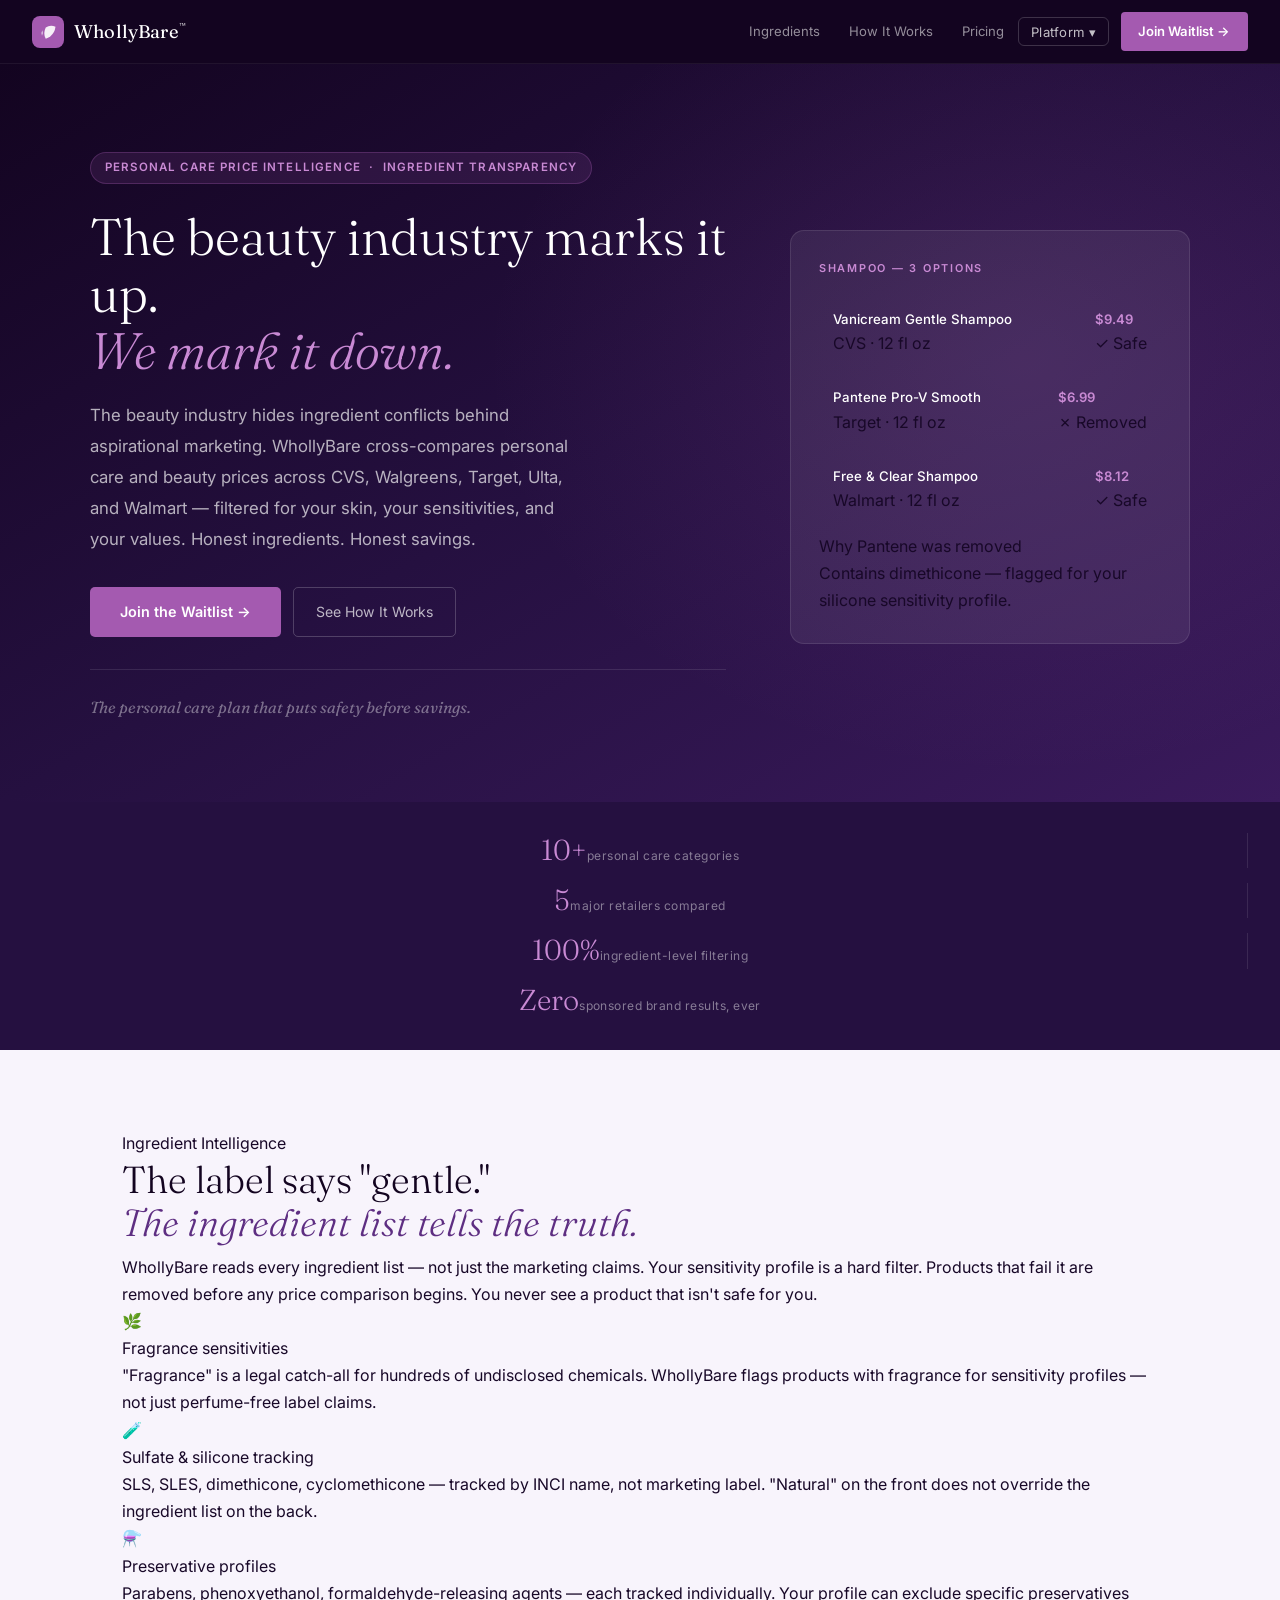
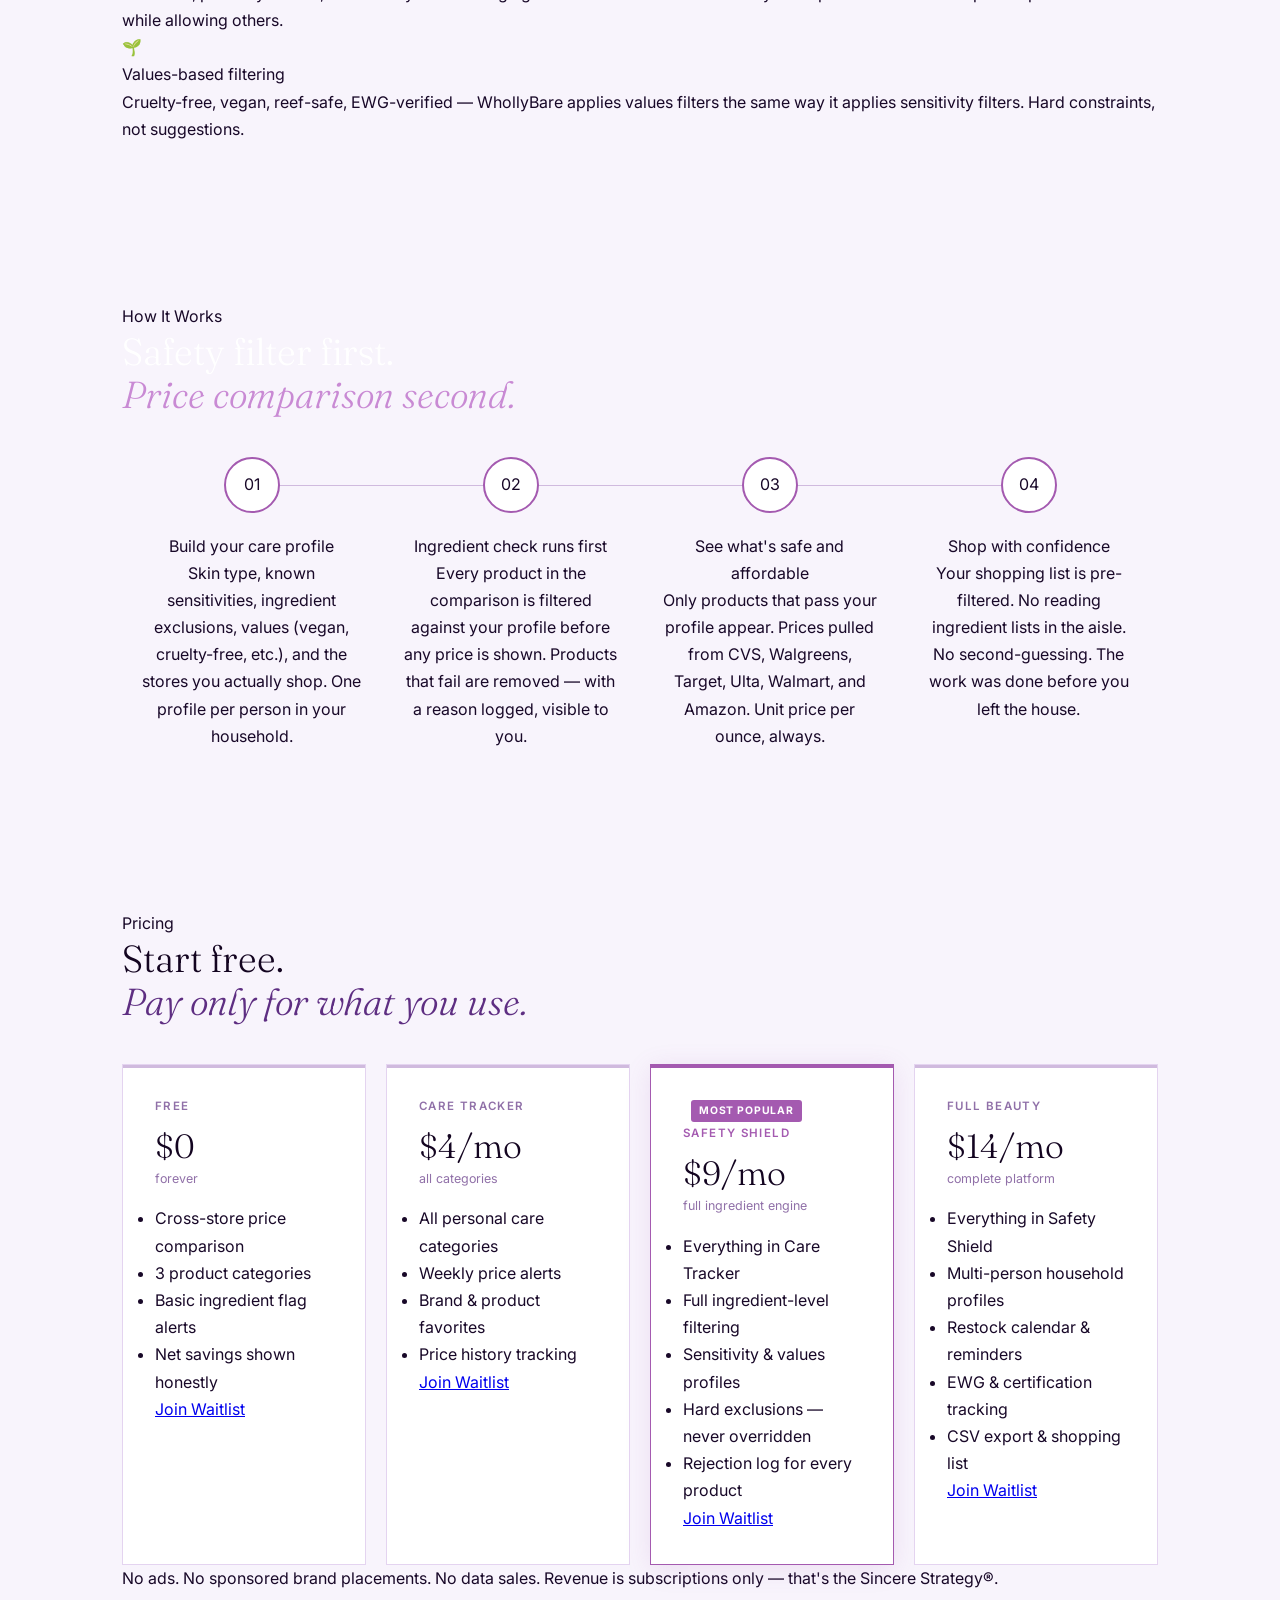
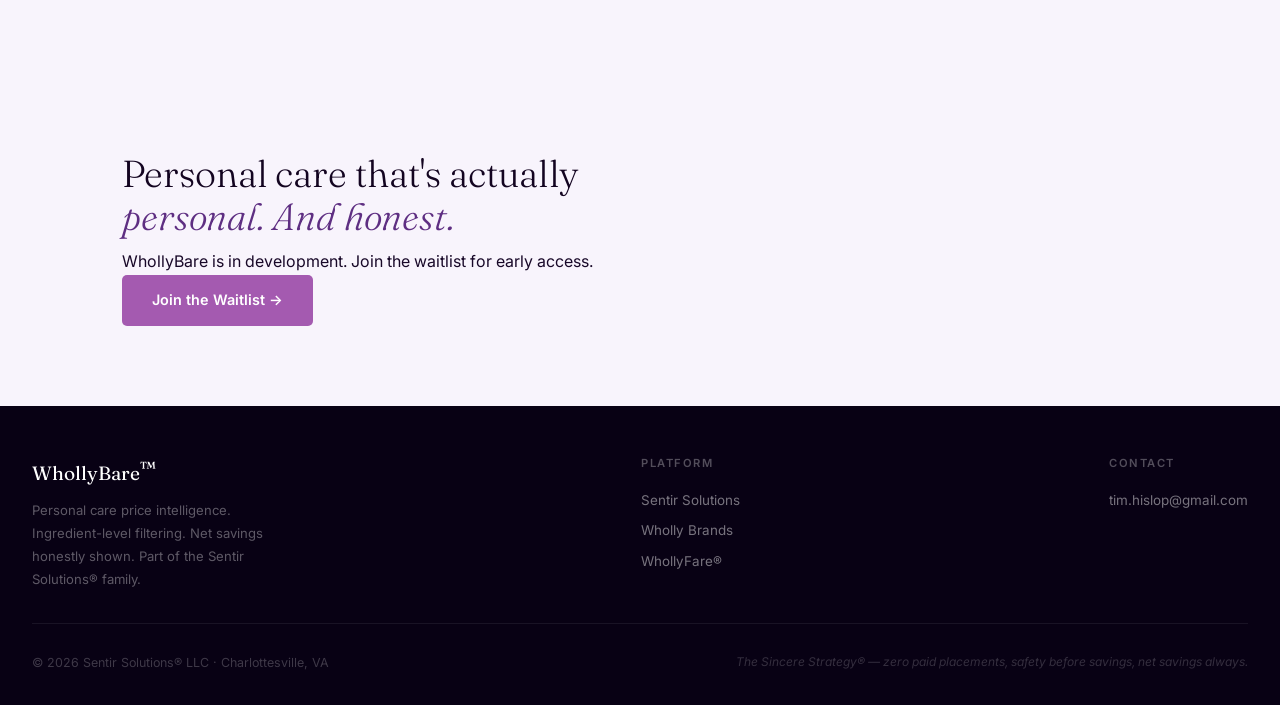
==== whollybare/index.html @ 12b4584e "2026-06-02: WhollyBare rename, WhollyCare health advocacy shell, two-group brand segmentation, wholl" ====
<!DOCTYPE html>
<html lang="en">
<head>
  <meta charset="UTF-8" />
  <meta name="viewport" content="width=device-width, initial-scale=1.0" />
  <title>WhollyBare™ — Personal Care & Beauty, Honestly Priced</title>
  <meta name="description" content="WhollyBare cross-compares personal care and beauty prices across CVS, Walgreens, Ulta, and Target — filtered first by your ingredient preferences. Fragrance-free, cruelty-free, paraben-free. What you care about is a hard rule." />
  <link rel="preconnect" href="https://fonts.googleapis.com" />
  <link rel="preconnect" href="https://fonts.gstatic.com" crossorigin />
  <link href="https://fonts.googleapis.com/css2?family=Fraunces:ital,opsz,wght@0,9..144,300;0,9..144,400;0,9..144,600;1,9..144,300&family=Inter:wght@300;400;500;600&display=swap" rel="stylesheet" />
  <style>
    *, *::before, *::after { box-sizing: border-box; margin: 0; padding: 0; }
    :root {
      --dark:      #130420;
      --mid:       #251040;
      --rich:      #3A1A5C;
      --warm:      #5E2E82;
      --accent:    #A45AB0;
      --accent-lt: #C98AD4;
      --cta:       #8E44A8;
      --cta-lt:    #A45AB0;
      --bg:        #F8F4FC;
      --bg-alt:    #FFFFFF;
      --bg-soft:   #F1EAF8;
      --border:    #D0BADE;
      --border-lt: #E4D4F0;
      --text:      #180828;
      --muted:     #5A3E6A;
      --muted-lt:  #9070A8;
      --max:       1100px;
    }
    html { scroll-behavior: smooth; }
    body { font-family: 'Inter', sans-serif; background: var(--bg); color: var(--text); font-size: 16px; line-height: 1.7; -webkit-font-smoothing: antialiased; }

    /* ── NAV ── */
    nav { position: sticky; top: 0; z-index: 100; background: var(--dark); padding: 0 2rem; height: 64px; display: flex; align-items: center; justify-content: space-between; gap: 1rem; border-bottom: 1px solid rgba(255,255,255,0.06); }
    .nav-brand { display: flex; align-items: center; gap: 10px; text-decoration: none; }
    .nav-mark { width: 32px; height: 32px; border-radius: 8px; background: var(--accent); display: flex; align-items: center; justify-content: center; flex-shrink: 0; }
    .nav-mark svg { width: 18px; height: 18px; }
    .nav-wordmark { font-family: 'Fraunces', serif; font-weight: 400; font-size: 1.15rem; color: #FFFFFF; letter-spacing: 0.01em; }
    .nav-wordmark sup { font-size: 0.6em; font-family: 'Inter', sans-serif; opacity: 0.7; vertical-align: super; }
    .nav-links { display: flex; align-items: center; }
    .nav-link { font-size: 0.82rem; color: rgba(255,255,255,0.55); text-decoration: none; padding: 0.4rem 0.9rem; border-radius: 3px; transition: color 0.2s; white-space: nowrap; }
    .nav-link:hover { color: #FFFFFF; }
    .nav-waitlist { background: var(--accent); color: #FFFFFF; font-weight: 600; font-size: 0.82rem; padding: 0.5rem 1.1rem; border-radius: 4px; text-decoration: none; margin-left: 0.75rem; transition: background 0.2s; white-space: nowrap; }
    .nav-waitlist:hover { background: var(--cta-lt); }

    /* ── HERO ── */
    .hero { background: linear-gradient(150deg, var(--dark) 0%, var(--mid) 50%, var(--rich) 100%); padding: 5.5rem 2rem 5rem; position: relative; overflow: hidden; }
    .hero::after { content: ''; position: absolute; inset: 0; background: radial-gradient(ellipse 60% 80% at 80% 40%, rgba(164,90,176,0.15) 0%, transparent 70%); pointer-events: none; }
    .hero-inner { max-width: var(--max); margin: 0 auto; position: relative; z-index: 1; display: grid; grid-template-columns: 1fr 400px; gap: 4rem; align-items: center; }
    .hero-eyebrow { display: inline-flex; align-items: center; gap: 8px; background: rgba(164,90,176,0.15); border: 1px solid rgba(164,90,176,0.3); border-radius: 20px; padding: 5px 14px; margin-bottom: 1.5rem; }
    .hero-eyebrow span { font-size: 0.72rem; font-weight: 600; letter-spacing: 0.1em; text-transform: uppercase; color: var(--accent-lt); }
    .hero h1 { font-family: 'Fraunces', serif; font-weight: 300; font-size: clamp(2.1rem, 4vw, 3.2rem); color: #FFFFFF; line-height: 1.12; margin-bottom: 1.25rem; }
    .hero h1 em { font-style: italic; color: var(--accent-lt); }
    .hero-sub { font-size: 1.05rem; color: rgba(255,255,255,0.68); max-width: 480px; line-height: 1.85; margin-bottom: 2rem; }
    .hero-actions { display: flex; gap: 12px; flex-wrap: wrap; align-items: center; }
    .btn-cta { display: inline-block; background: var(--accent); color: #FFFFFF; text-decoration: none; font-size: 0.9rem; font-weight: 600; padding: 13px 30px; border-radius: 5px; transition: background 0.2s; }
    .btn-cta:hover { background: var(--cta-lt); }
    .btn-ghost { display: inline-block; background: transparent; color: rgba(255,255,255,0.7); border: 1px solid rgba(255,255,255,0.2); text-decoration: none; font-size: 0.88rem; padding: 12px 22px; border-radius: 5px; transition: all 0.2s; }
    .btn-ghost:hover { border-color: rgba(255,255,255,0.45); color: #FFFFFF; }
    .hero-tagline { margin-top: 2rem; padding-top: 1.5rem; border-top: 1px solid rgba(255,255,255,0.1); font-family: 'Fraunces', serif; font-style: italic; font-size: 1rem; color: rgba(255,255,255,0.4); }

    /* Hero card */
    .hero-card { background: rgba(255,255,255,0.07); border: 1px solid rgba(255,255,255,0.1); border-radius: 14px; padding: 1.75rem; }
    .hero-card-label { font-size: 0.68rem; font-weight: 600; letter-spacing: 0.16em; text-transform: uppercase; color: var(--accent-lt); margin-bottom: 1.25rem; }
    .filter-tag { display: inline-flex; align-items: center; gap: 5px; font-size: 0.76rem; font-weight: 500; padding: 4px 11px; border-radius: 14px; background: rgba(164,90,176,0.2); border: 1px solid rgba(164,90,176,0.3); color: var(--accent-lt); margin: 0 4px 6px 0; }
    .filter-tag.active { background: rgba(164,90,176,0.35); }
    .hc-divider { height: 1px; background: rgba(255,255,255,0.08); margin: 1.1rem 0; }
    .product-row { display: flex; align-items: center; justify-content: space-between; padding: 0.65rem 0.85rem; border-radius: 6px; margin-bottom: 0.5rem; }
    .product-row.pass { background: rgba(255,255,255,0.06); border: 1px solid rgba(255,255,255,0.07); }
    .product-row.out { background: rgba(200,50,150,0.06); border: 1px solid rgba(200,50,150,0.1); }
    .product-name { font-size: 0.83rem; color: #FFFFFF; font-weight: 500; }
    .product-row.out .product-name { color: rgba(255,255,255,0.4); text-decoration: line-through; }
    .product-price { font-size: 0.82rem; color: var(--accent-lt); font-weight: 600; }
    .product-row.out .product-price { display: none; }
    .product-reason { font-size: 0.7rem; color: rgba(200,80,150,0.8); }

    /* ── STAT BAR ── */
    .stat-bar { background: var(--mid); padding: 1.5rem 2rem; }
    .stat-bar-inner { max-width: var(--max); margin: 0 auto; display: flex; }
    .stat-item { flex: 1; text-align: center; padding: 0.5rem 1rem; position: relative; }
    .stat-item:not(:last-child)::after { content: ''; position: absolute; right: 0; top: 15%; bottom: 15%; width: 1px; background: rgba(255,255,255,0.1); }
    .stat-num { font-family: 'Fraunces', serif; font-size: 1.8rem; font-weight: 300; color: var(--accent-lt); line-height: 1.1; }
    .stat-label { font-size: 0.75rem; color: rgba(255,255,255,0.45); letter-spacing: 0.04em; margin-top: 0.2rem; }

    /* ── SECTIONS ── */
    .container { max-width: var(--max); margin: 0 auto; padding: 0 2rem; }
    section { padding: 5rem 2rem; }
    section.on-white { background: var(--bg-alt); }
    section.on-soft { background: var(--bg-soft); }
    section.on-dark { background: var(--dark); }

    .section-eyebrow { font-size: 0.72rem; font-weight: 600; letter-spacing: 0.18em; text-transform: uppercase; color: var(--accent); margin-bottom: 0.6rem; }
    .section-eyebrow.light { color: var(--accent-lt); }
    h2 { font-family: 'Fraunces', serif; font-weight: 300; font-size: clamp(1.65rem, 3vw, 2.35rem); color: var(--dark); line-height: 1.15; margin-bottom: 0.6rem; }
    h2 em { font-style: italic; color: var(--warm); }
    h2.light { color: #FFFFFF; }
    h2.light em { color: var(--accent-lt); }
    .rule { width: 44px; height: 2px; background: var(--accent); margin: 1rem 0 1.75rem; }
    .rule.light { background: var(--accent-lt); }
    .lead-text { font-size: 1rem; color: var(--muted); line-height: 1.9; max-width: 580px; margin-bottom: 2.5rem; }
    .lead-text.light { color: rgba(255,255,255,0.6); }

    /* ── FILTER CATEGORIES ── */
    .filter-grid { display: grid; grid-template-columns: repeat(3, 1fr); gap: 1.5rem; margin-top: 2.5rem; }
    .filter-card { background: var(--bg-alt); border: 1px solid var(--border-lt); padding: 2rem; position: relative; }
    .filter-card::before { content: ''; position: absolute; top: 0; left: 0; right: 0; height: 3px; }
    .filter-card.dark-top::before { background: var(--dark); }
    .filter-card.mid-top::before { background: var(--mid); }
    .filter-card.accent-top::before { background: var(--accent); }
    .filter-big-icon { font-size: 1.8rem; margin-bottom: 0.85rem; }
    .filter-card h3 { font-family: 'Fraunces', serif; font-size: 1.05rem; font-weight: 400; color: var(--dark); margin-bottom: 0.6rem; }
    .filter-card p { font-size: 0.875rem; color: var(--muted); line-height: 1.8; }
    .filter-tags-list { display: flex; flex-wrap: wrap; gap: 5px; margin-top: 1rem; }
    .filter-chip { font-size: 0.73rem; padding: 3px 9px; border-radius: 12px; background: var(--bg-soft); border: 1px solid var(--border-lt); color: var(--muted); }

    /* ── FEATURES ── */
    .feature-grid { display: grid; grid-template-columns: repeat(3, 1fr); gap: 1.5rem; margin-top: 2.5rem; }
    .feature-card { background: var(--bg-alt); border: 1px solid var(--border-lt); padding: 2rem; }
    .feature-icon { font-size: 1.5rem; margin-bottom: 0.85rem; }
    .feature-card h3 { font-family: 'Fraunces', serif; font-size: 1.02rem; font-weight: 400; color: var(--dark); margin-bottom: 0.45rem; line-height: 1.3; }
    .feature-card p { font-size: 0.875rem; color: var(--muted); line-height: 1.8; }

    /* ── HOW IT WORKS ── */
    .steps { display: grid; grid-template-columns: repeat(4, 1fr); gap: 0; margin-top: 2.5rem; position: relative; }
    .steps::before { content: ''; position: absolute; top: 28px; left: calc(12.5% + 12px); right: calc(12.5% + 12px); height: 1px; background: var(--border); z-index: 0; }
    .step { padding: 0 1.25rem; text-align: center; position: relative; z-index: 1; }
    .step-num { width: 56px; height: 56px; border-radius: 50%; background: var(--bg-alt); border: 2px solid var(--accent); display: flex; align-items: center; justify-content: center; margin: 0 auto 1.25rem; }
    .step-num span { font-family: 'Fraunces', serif; font-size: 1.2rem; font-weight: 300; color: var(--accent); }
    .step h4 { font-family: 'Fraunces', serif; font-weight: 400; font-size: 0.98rem; color: var(--dark); margin-bottom: 0.5rem; line-height: 1.3; }
    .step p { font-size: 0.83rem; color: var(--muted); line-height: 1.75; }

    /* ── PRICING ── */
    .pricing-grid { display: grid; grid-template-columns: repeat(4, 1fr); gap: 1.25rem; margin-top: 2.5rem; }
    .price-card { background: var(--bg-alt); border: 1px solid var(--border-lt); padding: 2rem; position: relative; }
    .price-card.featured { border-color: var(--accent); box-shadow: 0 4px 24px rgba(164,90,176,0.14); }
    .price-card::before { content: ''; position: absolute; top: 0; left: 0; right: 0; height: 3px; background: var(--border); }
    .price-card.featured::before { background: var(--accent); }
    .price-tier { font-size: 0.72rem; font-weight: 600; letter-spacing: 0.12em; text-transform: uppercase; color: var(--muted-lt); margin-bottom: 0.85rem; }
    .price-card.featured .price-tier { color: var(--accent); }
    .price-amount { font-family: 'Fraunces', serif; font-size: 2.1rem; font-weight: 300; color: var(--dark); line-height: 1; }
    .price-period { font-size: 0.78rem; color: var(--muted-lt); margin: 0.3rem 0 1rem; }
    .price-desc { font-size: 0.87rem; color: var(--muted); line-height: 1.75; padding-top: 1rem; border-top: 1px solid var(--border-lt); }
    .price-badge { display: inline-block; font-size: 0.65rem; font-weight: 700; letter-spacing: 0.08em; text-transform: uppercase; background: var(--accent); color: #FFFFFF; padding: 2px 8px; border-radius: 3px; margin-left: 0.5rem; vertical-align: middle; }

    /* ── SINCERE ── */
    .sincere-grid { display: grid; grid-template-columns: 1fr 1fr; gap: 1px; background: rgba(255,255,255,0.06); margin-top: 2.5rem; }
    .sincere-item { padding: 2rem; background: rgba(255,255,255,0.03); }
    .sincere-icon { font-size: 1.25rem; margin-bottom: 0.75rem; }
    .sincere-item h4 { font-size: 0.92rem; font-weight: 600; color: #FFFFFF; margin-bottom: 0.4rem; }
    .sincere-item p { font-size: 0.84rem; color: rgba(255,255,255,0.55); line-height: 1.75; }

    /* ── WAITLIST ── */
    .waitlist-box { max-width: 620px; margin: 0 auto; text-align: center; }
    .waitlist-box p { font-size: 0.97rem; color: var(--muted); max-width: 440px; margin: 0 auto 2rem; line-height: 1.85; }

    /* ── FOOTER ── */
    footer { background: #080114; padding: 3rem 2rem 2rem; }
    .footer-inner { max-width: var(--max); margin: 0 auto; }
    .footer-top { display: flex; gap: 3rem; justify-content: space-between; padding-bottom: 2rem; border-bottom: 1px solid rgba(255,255,255,0.07); margin-bottom: 1.75rem; }
    .footer-brand .footer-wordmark { font-family: 'Fraunces', serif; font-weight: 400; font-size: 1.2rem; color: #FFFFFF; margin-bottom: 0.6rem; }
    .footer-brand p { font-size: 0.82rem; color: rgba(255,255,255,0.35); line-height: 1.75; max-width: 240px; }
    .footer-col h5 { font-size: 0.7rem; font-weight: 600; letter-spacing: 0.14em; text-transform: uppercase; color: rgba(255,255,255,0.3); margin-bottom: 1rem; }
    .footer-col a { display: block; font-size: 0.84rem; color: rgba(255,255,255,0.45); text-decoration: none; margin-bottom: 0.5rem; transition: color 0.2s; }
    .footer-col a:hover { color: var(--accent-lt); }
    .footer-bottom { display: flex; justify-content: space-between; align-items: center; }
    .footer-copy { font-size: 0.78rem; color: rgba(255,255,255,0.22); }
    .footer-sincere { font-size: 0.75rem; color: rgba(255,255,255,0.18); font-style: italic; }

    .fade-in { opacity: 0; transform: translateY(16px); transition: opacity 0.5s ease, transform 0.5s ease; }
    .fade-in.visible { opacity: 1; transform: none; }

    @media (max-width: 960px) {
      .hero-inner { grid-template-columns: 1fr; }
      .hero-card { display: none; }
      .filter-grid, .feature-grid { grid-template-columns: 1fr 1fr; }
      .steps { grid-template-columns: 1fr 1fr; gap: 2rem; }
      .steps::before { display: none; }
      .pricing-grid { grid-template-columns: 1fr 1fr; }
      .sincere-grid { grid-template-columns: 1fr; }
      .footer-top { flex-direction: column; gap: 2rem; }
      .footer-bottom { flex-direction: column; gap: 0.5rem; text-align: center; }
    }
    @media (max-width: 640px) {
      .filter-grid, .feature-grid, .pricing-grid { grid-template-columns: 1fr; }
      .steps { grid-template-columns: 1fr; }
      nav { padding: 0 1rem; }
      .nav-links .nav-link { display: none; }
      .nav-links .nav-waitlist { display: flex; }
    }

    /* ── PLATFORM DROPDOWN ── */
    .nav-dropdown { position: relative; }
    .nav-dropdown-trigger {
      background: none; border: 1px solid rgba(255,255,255,0.18);
      color: rgba(255,255,255,0.75); font-size: 0.82rem; font-family: inherit;
      cursor: pointer; padding: 0.35rem 0.75rem; border-radius: 6px;
      transition: background 0.2s, color 0.2s; letter-spacing: 0.02em;
    }
    .nav-dropdown-trigger:hover { background: rgba(255,255,255,0.1); color: white; }
    .nav-dropdown-menu {
      display: none; position: absolute; top: calc(100% + 10px); right: 0;
      background: #0e0e1a; border: 1px solid rgba(255,255,255,0.12);
      border-radius: 10px; padding: 0.5rem; min-width: 210px;
      z-index: 200; box-shadow: 0 12px 40px rgba(0,0,0,0.5);
    }
    .nav-dropdown.open .nav-dropdown-menu { display: block; }
    .nav-dropdown-menu a {
      display: block; padding: 0.5rem 0.85rem; color: rgba(255,255,255,0.7);
      text-decoration: none; font-size: 0.83rem; border-radius: 6px;
      transition: background 0.15s, color 0.15s;
    }
    .nav-dropdown-menu a:hover { background: rgba(255,255,255,0.08); color: white; }
    .nav-dropdown-menu a.current-brand {
      color: white; font-weight: 600;
      background: rgba(255,255,255,0.07); cursor: default; pointer-events: none;
    }
    .dropdown-group-label {
      font-size: 0.68rem; font-weight: 600; letter-spacing: 0.1em;
      text-transform: uppercase; color: rgba(255,255,255,0.28);
      padding: 0.6rem 0.85rem 0.25rem;
    }
    .dropdown-divider { border-top: 1px solid rgba(255,255,255,0.08); margin: 0.4rem 0; }
  </style>
</head>
<body>

<!-- NAV -->
<nav>
  <a class="nav-brand" href="#">
    <div class="nav-mark">
      <svg viewBox="0 0 48 48" fill="none" xmlns="http://www.w3.org/2000/svg">
        <path d="M18 42 Q10 28 18 12 Q30 4 44 10 Q42 26 30 36 Q24 40 18 42Z" fill="white" opacity="0.9"/>
        <path d="M8 34 Q4 26 9 19 Q13 26 8 34Z" fill="white" opacity="0.6"/>
      </svg>
    </div>
    <span class="nav-wordmark">WhollyBare<sup>™</sup></span>
  </a>
  <div class="nav-links">
    <a href="#ingredients" class="nav-link">Ingredients</a>
    <a href="#how-it-works" class="nav-link">How It Works</a>
    <a href="#pricing" class="nav-link">Pricing</a>
    <div class="nav-dropdown">
      <button class="nav-dropdown-trigger">Platform ▾</button>
      <div class="nav-dropdown-menu">
        <div class="dropdown-group-label">Sentir Solutions</div>
        <a href="https://sentirsolutions.github.io/sentir-solutions-site/">Sentir Solutions® — Home</a>
        <div class="dropdown-divider"></div>
        <div class="dropdown-group-label">Wholly Brands</div>
        <a href="https://whollyfare-website-whlrpy4dnreymq3gbjjkup.streamlit.app/" target="_blank" rel="noopener">WhollyFare® ↗</a>
      <a href="https://sentirsolutions.github.io/sentir-solutions-site/whollyware/">WhollyWare™</a>
      <a href="https://sentirsolutions.github.io/sentir-solutions-site/whollypaws/">WhollyPaws™</a>
      <a href="https://sentirsolutions.github.io/sentir-solutions-site/whollycare/" class="current-brand">WhollyBare™ ← you are here</a>
      </div>
    </div>
    <a href="mailto:tim.hislop@gmail.com?subject=WhollyBare%20Waitlist" class="nav-waitlist">Join Waitlist →</a>
  </div>
</nav>

<!-- HERO -->
<section class="hero">
  <div class="hero-inner">
    <div>
      <div class="hero-eyebrow">
        <span>Personal care price intelligence &nbsp;·&nbsp; Ingredient transparency</span>
      </div>
      <h1>The beauty industry marks it up.<br /><em>We mark it down.</em></h1>
      <p class="hero-sub">The beauty industry hides ingredient conflicts behind aspirational marketing. WhollyBare cross-compares personal care and beauty prices across CVS, Walgreens, Target, Ulta, and Walmart — filtered for your skin, your sensitivities, and your values. Honest ingredients. Honest savings.</p>
      <div class="hero-actions">
        <a href="mailto:tim.hislop@gmail.com?subject=WhollyBare%20Waitlist" class="btn-cta">Join the Waitlist →</a>
        <a href="#how-it-works" class="btn-ghost">See How It Works</a>
      </div>
      <p class="hero-tagline">The personal care plan that puts safety before savings.</p>
    </div>

    <div class="hero-card">
      <div class="hero-card-label">Shampoo — 3 options</div>
      <div class="product-row best">
        <div class="product-left">
          <div class="product-name">Vanicream Gentle Shampoo</div>
          <div class="product-store">CVS · 12 fl oz</div>
        </div>
        <div class="product-right">
          <div class="product-price">$9.49</div>
          <div class="product-badge safe">✓ Safe</div>
        </div>
      </div>
      <div class="product-row">
        <div class="product-left">
          <div class="product-name">Pantene Pro-V Smooth</div>
          <div class="product-store">Target · 12 fl oz</div>
        </div>
        <div class="product-right">
          <div class="product-price">$6.99</div>
          <div class="product-badge removed">✗ Removed</div>
        </div>
      </div>
      <div class="product-row">
        <div class="product-left">
          <div class="product-name">Free &amp; Clear Shampoo</div>
          <div class="product-store">Walmart · 12 fl oz</div>
        </div>
        <div class="product-right">
          <div class="product-price">$8.12</div>
          <div class="product-badge safe">✓ Safe</div>
        </div>
      </div>
      <div class="hero-card-why">
        <div class="why-label">Why Pantene was removed</div>
        <div class="why-text">Contains dimethicone — flagged for your silicone sensitivity profile.</div>
      </div>
    </div>
  </div>
</section>

<!-- STAT BAR -->
<div class="stat-bar">
  <div class="stat-item"><span class="stat-num">10+</span><span class="stat-label">personal care categories</span></div>
  <div class="stat-item"><span class="stat-num">5</span><span class="stat-label">major retailers compared</span></div>
  <div class="stat-item"><span class="stat-num">100%</span><span class="stat-label">ingredient-level filtering</span></div>
  <div class="stat-item"><span class="stat-num">Zero</span><span class="stat-label">sponsored brand results, ever</span></div>
</div>

<!-- INGREDIENT TRANSPARENCY -->
<section id="ingredients" class="ingredients-section">
  <div class="container">
    <p class="section-label fade-in">Ingredient Intelligence</p>
    <h2 class="fade-in">The label says "gentle."<br /><em>The ingredient list tells the truth.</em></h2>
    <div class="divider fade-in"></div>
    <p class="lead fade-in">WhollyBare reads every ingredient list — not just the marketing claims. Your sensitivity profile is a hard filter. Products that fail it are removed before any price comparison begins. You never see a product that isn't safe for you.</p>
    <div class="ingredient-grid fade-in">
      <div class="ingredient-card">
        <div class="ingredient-icon">🌿</div>
        <div class="ingredient-title">Fragrance sensitivities</div>
        <div class="ingredient-body">"Fragrance" is a legal catch-all for hundreds of undisclosed chemicals. WhollyBare flags products with fragrance for sensitivity profiles — not just perfume-free label claims.</div>
      </div>
      <div class="ingredient-card">
        <div class="ingredient-icon">🧪</div>
        <div class="ingredient-title">Sulfate & silicone tracking</div>
        <div class="ingredient-body">SLS, SLES, dimethicone, cyclomethicone — tracked by INCI name, not marketing label. "Natural" on the front does not override the ingredient list on the back.</div>
      </div>
      <div class="ingredient-card">
        <div class="ingredient-icon">⚗️</div>
        <div class="ingredient-title">Preservative profiles</div>
        <div class="ingredient-body">Parabens, phenoxyethanol, formaldehyde-releasing agents — each tracked individually. Your profile can exclude specific preservatives while allowing others.</div>
      </div>
      <div class="ingredient-card">
        <div class="ingredient-icon">🌱</div>
        <div class="ingredient-title">Values-based filtering</div>
        <div class="ingredient-body">Cruelty-free, vegan, reef-safe, EWG-verified — WhollyBare applies values filters the same way it applies sensitivity filters. Hard constraints, not suggestions.</div>
      </div>
    </div>
  </div>
</section>

<!-- HOW IT WORKS -->
<section id="how-it-works" class="steps-section dark">
  <div class="container">
    <p class="section-label light fade-in">How It Works</p>
    <h2 class="light fade-in">Safety filter first.<br /><em>Price comparison second.</em></h2>
    <div class="divider fade-in"></div>
    <div class="steps fade-in">
      <div class="step">
        <div class="step-num">01</div>
        <div class="step-title">Build your care profile</div>
        <div class="step-body">Skin type, known sensitivities, ingredient exclusions, values (vegan, cruelty-free, etc.), and the stores you actually shop. One profile per person in your household.</div>
      </div>
      <div class="step">
        <div class="step-num">02</div>
        <div class="step-title">Ingredient check runs first</div>
        <div class="step-body">Every product in the comparison is filtered against your profile before any price is shown. Products that fail are removed — with a reason logged, visible to you.</div>
      </div>
      <div class="step">
        <div class="step-num">03</div>
        <div class="step-title">See what's safe and affordable</div>
        <div class="step-body">Only products that pass your profile appear. Prices pulled from CVS, Walgreens, Target, Ulta, Walmart, and Amazon. Unit price per ounce, always.</div>
      </div>
      <div class="step">
        <div class="step-num">04</div>
        <div class="step-title">Shop with confidence</div>
        <div class="step-body">Your shopping list is pre-filtered. No reading ingredient lists in the aisle. No second-guessing. The work was done before you left the house.</div>
      </div>
    </div>
  </div>
</section>

<!-- PRICING -->
<section id="pricing" class="pricing-section">
  <div class="container">
    <p class="section-label fade-in">Pricing</p>
    <h2 class="fade-in">Start free.<br /><em>Pay only for what you use.</em></h2>
    <div class="divider fade-in"></div>
    <div class="pricing-grid fade-in">

      <div class="price-card">
        <div class="price-tier">Free</div>
        <div class="price-amount">$0</div>
        <div class="price-period">forever</div>
        <ul class="price-features">
          <li>Cross-store price comparison</li>
          <li>3 product categories</li>
          <li>Basic ingredient flag alerts</li>
          <li>Net savings shown honestly</li>
        </ul>
        <a href="mailto:tim.hislop@gmail.com?subject=WhollyBare%20Waitlist" class="price-cta price-cta-ghost">Join Waitlist</a>
      </div>

      <div class="price-card">
        <div class="price-tier">Care Tracker</div>
        <div class="price-amount">$4<span>/mo</span></div>
        <div class="price-period">all categories</div>
        <ul class="price-features">
          <li>All personal care categories</li>
          <li>Weekly price alerts</li>
          <li>Brand & product favorites</li>
          <li>Price history tracking</li>
        </ul>
        <a href="mailto:tim.hislop@gmail.com?subject=WhollyBare%20Waitlist" class="price-cta price-cta-ghost">Join Waitlist</a>
      </div>

      <div class="price-card featured">
        <div class="price-badge">Most Popular</div>
        <div class="price-tier">Safety Shield</div>
        <div class="price-amount">$9<span>/mo</span></div>
        <div class="price-period">full ingredient engine</div>
        <ul class="price-features">
          <li>Everything in Care Tracker</li>
          <li>Full ingredient-level filtering</li>
          <li>Sensitivity & values profiles</li>
          <li>Hard exclusions — never overridden</li>
          <li>Rejection log for every product</li>
        </ul>
        <a href="mailto:tim.hislop@gmail.com?subject=WhollyBare%20Waitlist" class="price-cta">Join Waitlist</a>
      </div>

      <div class="price-card">
        <div class="price-tier">Full Beauty</div>
        <div class="price-amount">$14<span>/mo</span></div>
        <div class="price-period">complete platform</div>
        <ul class="price-features">
          <li>Everything in Safety Shield</li>
          <li>Multi-person household profiles</li>
          <li>Restock calendar & reminders</li>
          <li>EWG &amp; certification tracking</li>
          <li>CSV export & shopping list</li>
        </ul>
        <a href="mailto:tim.hislop@gmail.com?subject=WhollyBare%20Waitlist" class="price-cta price-cta-ghost">Join Waitlist</a>
      </div>

    </div>
    <p class="pricing-note">No ads. No sponsored brand placements. No data sales. Revenue is subscriptions only — that's the Sincere Strategy®.</p>
  </div>
</section>

<!-- CTA -->
<section class="cta-section">
  <div class="container">
    <h2 class="fade-in">Personal care that's actually<br /><em>personal. And honest.</em></h2>
    <p class="cta-sub fade-in">WhollyBare is in development. Join the waitlist for early access.</p>
    <a href="mailto:tim.hislop@gmail.com?subject=WhollyBare%20Waitlist" class="btn-cta fade-in">Join the Waitlist →</a>
  </div>
</section>

<!-- FOOTER -->
<footer>
  <div class="footer-top">
    <div class="footer-brand">
      <div class="footer-wordmark">WhollyBare<sup>™</sup></div>
      <p>Personal care price intelligence. Ingredient-level filtering. Net savings honestly shown. Part of the Sentir Solutions® family.</p>
    </div>
    <div class="footer-col">
      <h5>Platform</h5>
      <a href="https://sentirsolutions.github.io/sentir-solutions-site/" target="_blank" rel="noopener">Sentir Solutions</a>
      <a href="https://sentirsolutions.github.io/sentir-solutions-site/brands.html" target="_blank" rel="noopener">Wholly Brands</a>
      <a href="https://sentirsolutions.github.io/whollyfare-website/" target="_blank" rel="noopener">WhollyFare®</a>
    </div>
    <div class="footer-col">
      <h5>Contact</h5>
      <a href="mailto:tim.hislop@gmail.com">tim.hislop@gmail.com</a>
    </div>
  </div>
  <div class="footer-bottom">
    <div class="footer-copy">© 2026 Sentir Solutions® LLC · Charlottesville, VA</div>
    <div class="footer-sincere">The Sincere Strategy® — zero paid placements, safety before savings, net savings always.</div>
  </div>
</footer>

<script>
  const obs = new IntersectionObserver((entries) => {
    entries.forEach(e => { if (e.isIntersecting) { e.target.classList.add('visible'); obs.unobserve(e.target); } });
  }, { threshold: 0.1 });
  document.querySelectorAll('.fade-in').forEach(el => obs.observe(el));
</script>

  <script>
    // Platform dropdown toggle
    const trigger = document.querySelector('.nav-dropdown-trigger');
    const dropdown = document.querySelector('.nav-dropdown');
    if (trigger && dropdown) {
      trigger.addEventListener('click', function(e) {
        e.stopPropagation();
        dropdown.classList.toggle('open');
      });
      document.addEventListener('click', function() {
        dropdown.classList.remove('open');
      });
    }
  </script>
</body>
</html>
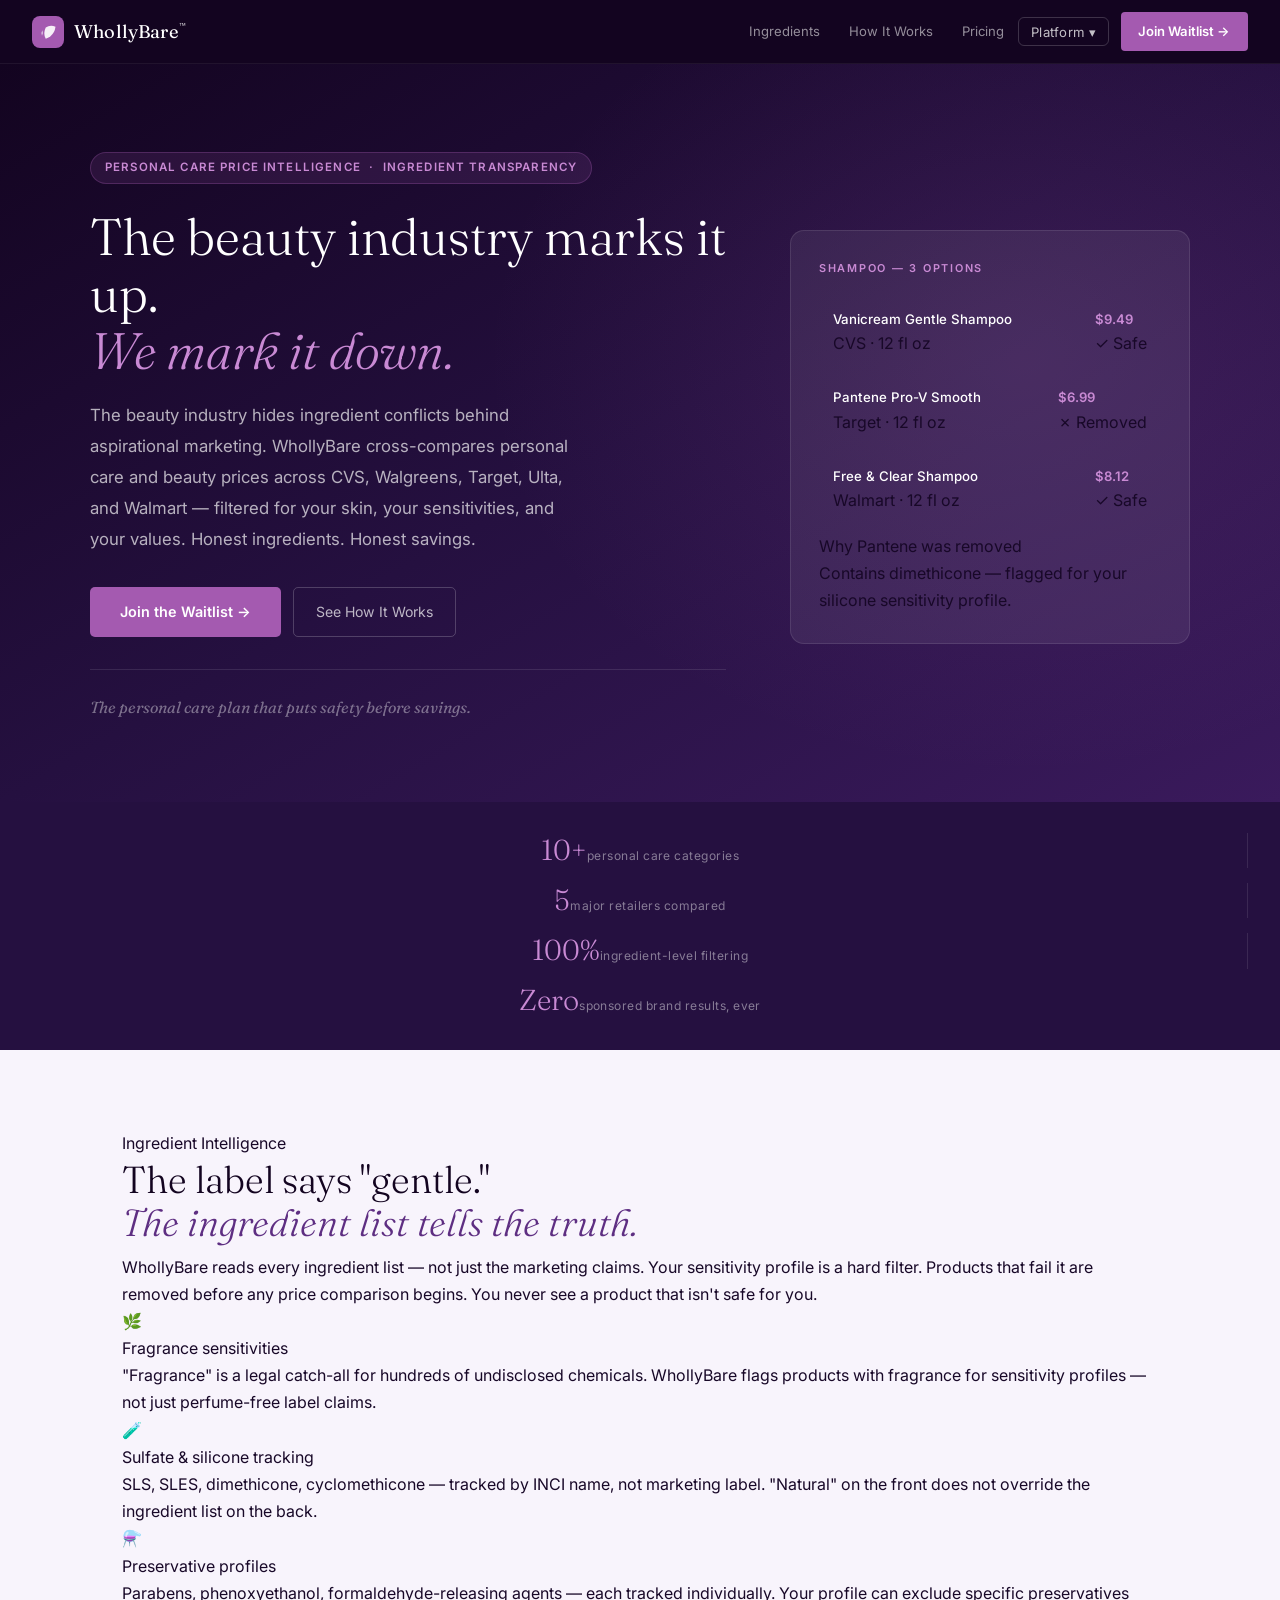
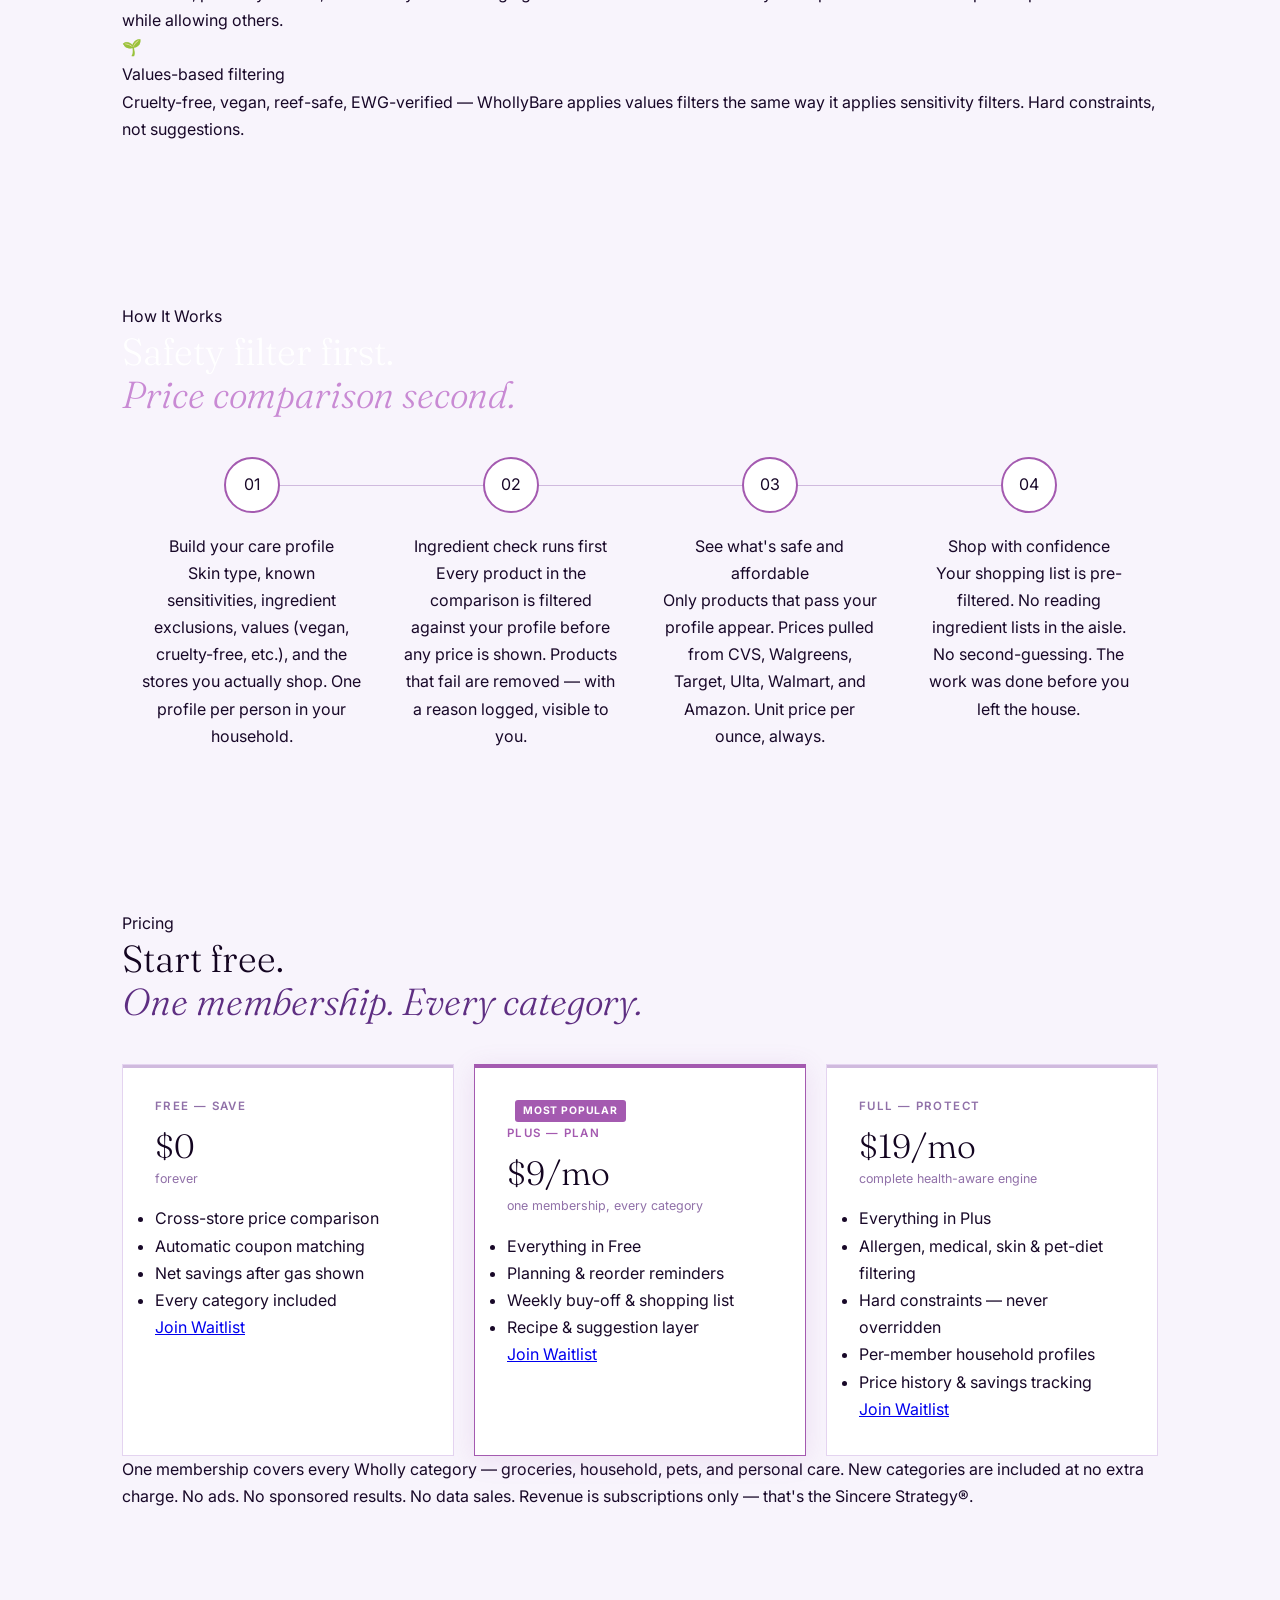
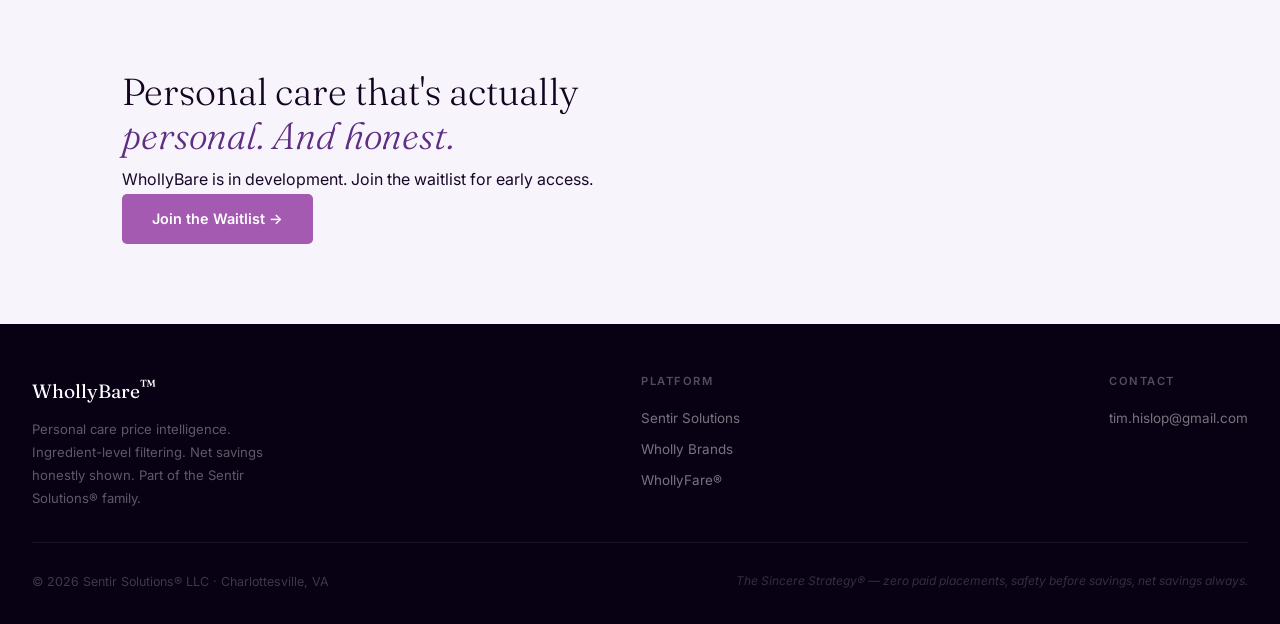
==== commit 077d1024: "Unify Wholly pricing across sub-pages + investor calculators; WhollyBare beauty; WhollyCare untouche" ====
--- a/whollybare/index.html
+++ b/whollybare/index.html
@@ -132,7 +132,7 @@
     .step p { font-size: 0.83rem; color: var(--muted); line-height: 1.75; }
 
     /* ── PRICING ── */
-    .pricing-grid { display: grid; grid-template-columns: repeat(4, 1fr); gap: 1.25rem; margin-top: 2.5rem; }
+    .pricing-grid { display: grid; grid-template-columns: repeat(3, 1fr); gap: 1.25rem; margin-top: 2.5rem; }
     .price-card { background: var(--bg-alt); border: 1px solid var(--border-lt); padding: 2rem; position: relative; }
     .price-card.featured { border-color: var(--accent); box-shadow: 0 4px 24px rgba(164,90,176,0.14); }
     .price-card::before { content: ''; position: absolute; top: 0; left: 0; right: 0; height: 3px; background: var(--border); }
@@ -389,67 +389,53 @@
 <section id="pricing" class="pricing-section">
   <div class="container">
     <p class="section-label fade-in">Pricing</p>
-    <h2 class="fade-in">Start free.<br /><em>Pay only for what you use.</em></h2>
+    <h2 class="fade-in">Start free.<br /><em>One membership. Every category.</em></h2>
     <div class="divider fade-in"></div>
     <div class="pricing-grid fade-in">
 
       <div class="price-card">
-        <div class="price-tier">Free</div>
+        <div class="price-tier">Free &mdash; Save</div>
         <div class="price-amount">$0</div>
         <div class="price-period">forever</div>
         <ul class="price-features">
           <li>Cross-store price comparison</li>
-          <li>3 product categories</li>
-          <li>Basic ingredient flag alerts</li>
-          <li>Net savings shown honestly</li>
+          <li>Automatic coupon matching</li>
+          <li>Net savings after gas shown</li>
+          <li>Every category included</li>
         </ul>
         <a href="mailto:tim.hislop@gmail.com?subject=WhollyBare%20Waitlist" class="price-cta price-cta-ghost">Join Waitlist</a>
       </div>
 
+      <div class="price-card featured">
+        <div class="price-badge">Most Popular</div>
+        <div class="price-tier">Plus &mdash; Plan</div>
+        <div class="price-amount">$9<span>/mo</span></div>
+        <div class="price-period">one membership, every category</div>
+        <ul class="price-features">
+          <li>Everything in Free</li>
+          <li>Planning &amp; reorder reminders</li>
+          <li>Weekly buy-off &amp; shopping list</li>
+          <li>Recipe &amp; suggestion layer</li>
+        </ul>
+        <a href="mailto:tim.hislop@gmail.com?subject=WhollyBare%20Waitlist" class="price-cta">Join Waitlist</a>
+      </div>
+
       <div class="price-card">
-        <div class="price-tier">Care Tracker</div>
-        <div class="price-amount">$4<span>/mo</span></div>
-        <div class="price-period">all categories</div>
+        <div class="price-tier">Full &mdash; Protect</div>
+        <div class="price-amount">$19<span>/mo</span></div>
+        <div class="price-period">complete health-aware engine</div>
         <ul class="price-features">
-          <li>All personal care categories</li>
-          <li>Weekly price alerts</li>
-          <li>Brand & product favorites</li>
-          <li>Price history tracking</li>
+          <li>Everything in Plus</li>
+          <li>Allergen, medical, skin &amp; pet-diet filtering</li>
+          <li>Hard constraints &mdash; never overridden</li>
+          <li>Per-member household profiles</li>
+          <li>Price history &amp; savings tracking</li>
         </ul>
         <a href="mailto:tim.hislop@gmail.com?subject=WhollyBare%20Waitlist" class="price-cta price-cta-ghost">Join Waitlist</a>
       </div>
 
-      <div class="price-card featured">
-        <div class="price-badge">Most Popular</div>
-        <div class="price-tier">Safety Shield</div>
-        <div class="price-amount">$9<span>/mo</span></div>
-        <div class="price-period">full ingredient engine</div>
-        <ul class="price-features">
-          <li>Everything in Care Tracker</li>
-          <li>Full ingredient-level filtering</li>
-          <li>Sensitivity & values profiles</li>
-          <li>Hard exclusions — never overridden</li>
-          <li>Rejection log for every product</li>
-        </ul>
-        <a href="mailto:tim.hislop@gmail.com?subject=WhollyBare%20Waitlist" class="price-cta">Join Waitlist</a>
-      </div>
-
-      <div class="price-card">
-        <div class="price-tier">Full Beauty</div>
-        <div class="price-amount">$14<span>/mo</span></div>
-        <div class="price-period">complete platform</div>
-        <ul class="price-features">
-          <li>Everything in Safety Shield</li>
-          <li>Multi-person household profiles</li>
-          <li>Restock calendar & reminders</li>
-          <li>EWG &amp; certification tracking</li>
-          <li>CSV export & shopping list</li>
-        </ul>
-        <a href="mailto:tim.hislop@gmail.com?subject=WhollyBare%20Waitlist" class="price-cta price-cta-ghost">Join Waitlist</a>
-      </div>
-
-    </div>
-    <p class="pricing-note">No ads. No sponsored brand placements. No data sales. Revenue is subscriptions only — that's the Sincere Strategy®.</p>
+    </div>
+    <p class="pricing-note">One membership covers every Wholly category &mdash; groceries, household, pets, and personal care. New categories are included at no extra charge. No ads. No sponsored results. No data sales. Revenue is subscriptions only &mdash; that's the Sincere Strategy&reg;.</p>
   </div>
 </section>
 
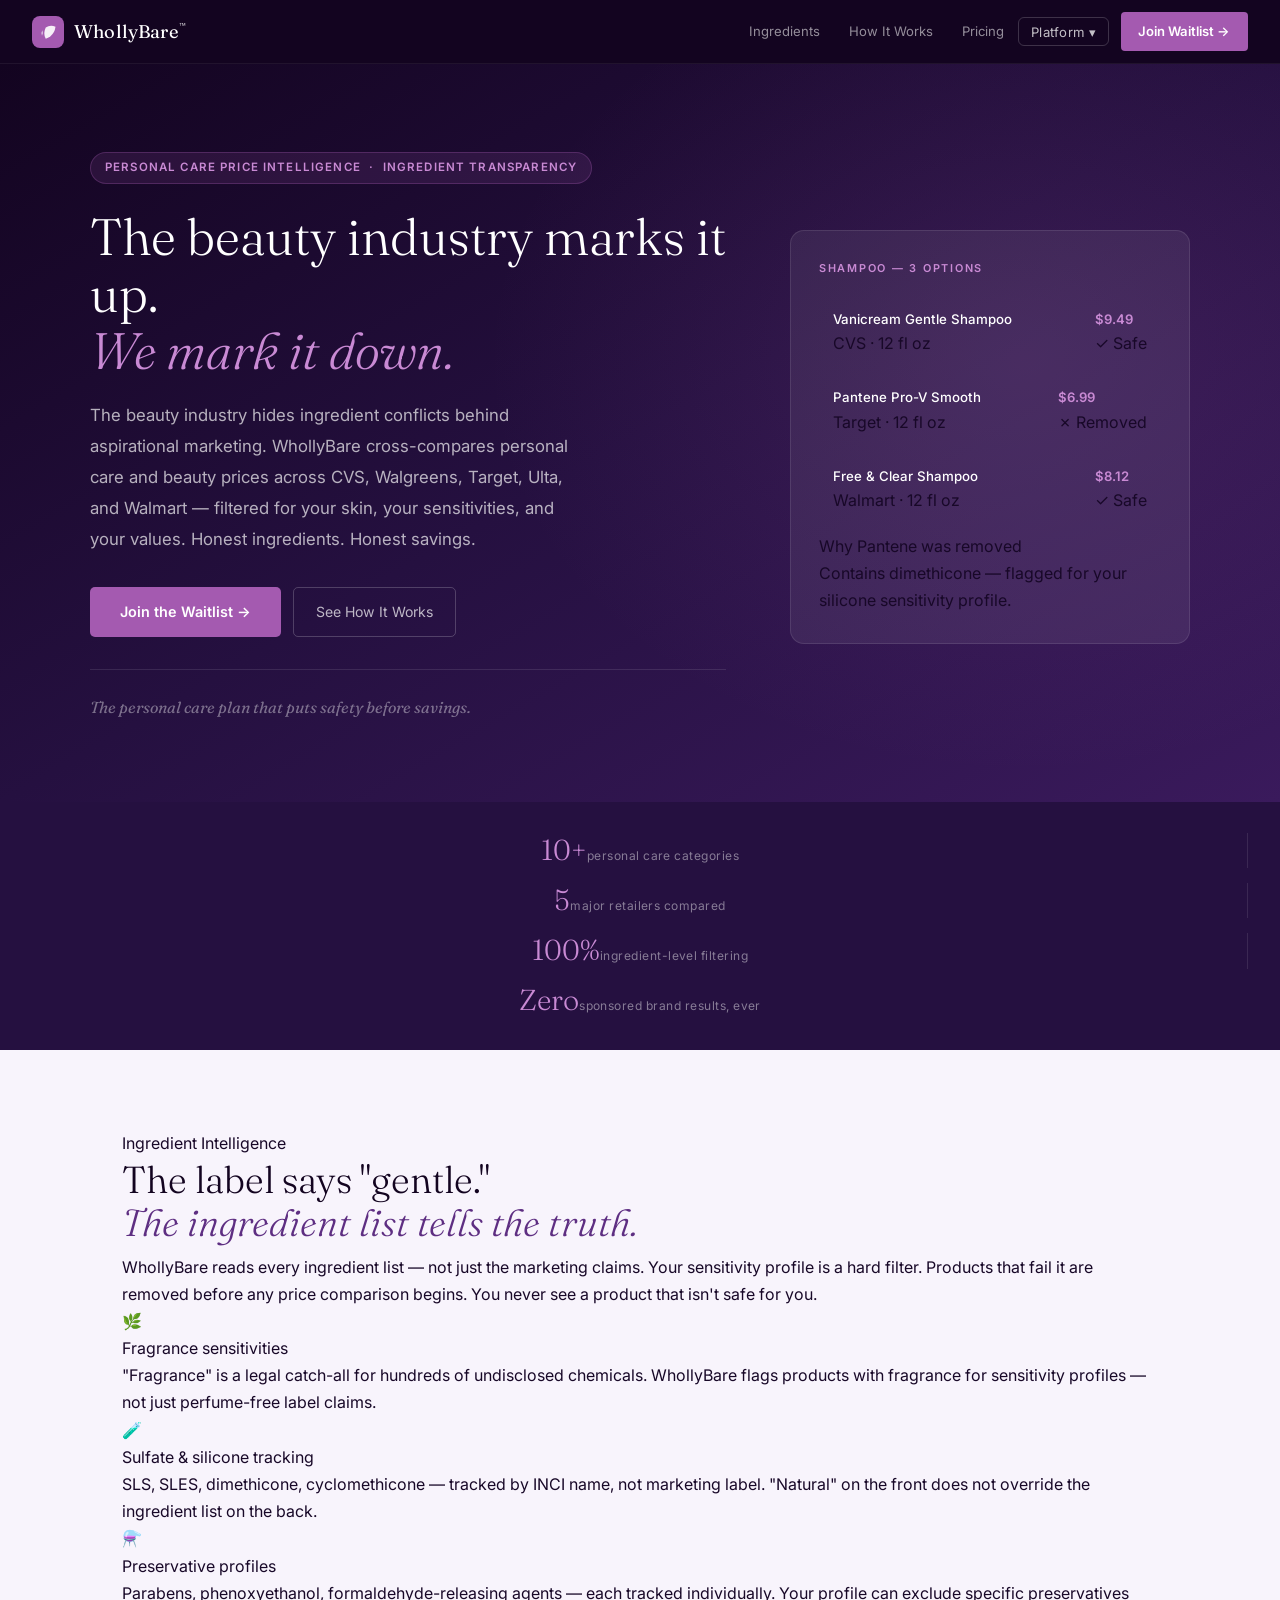
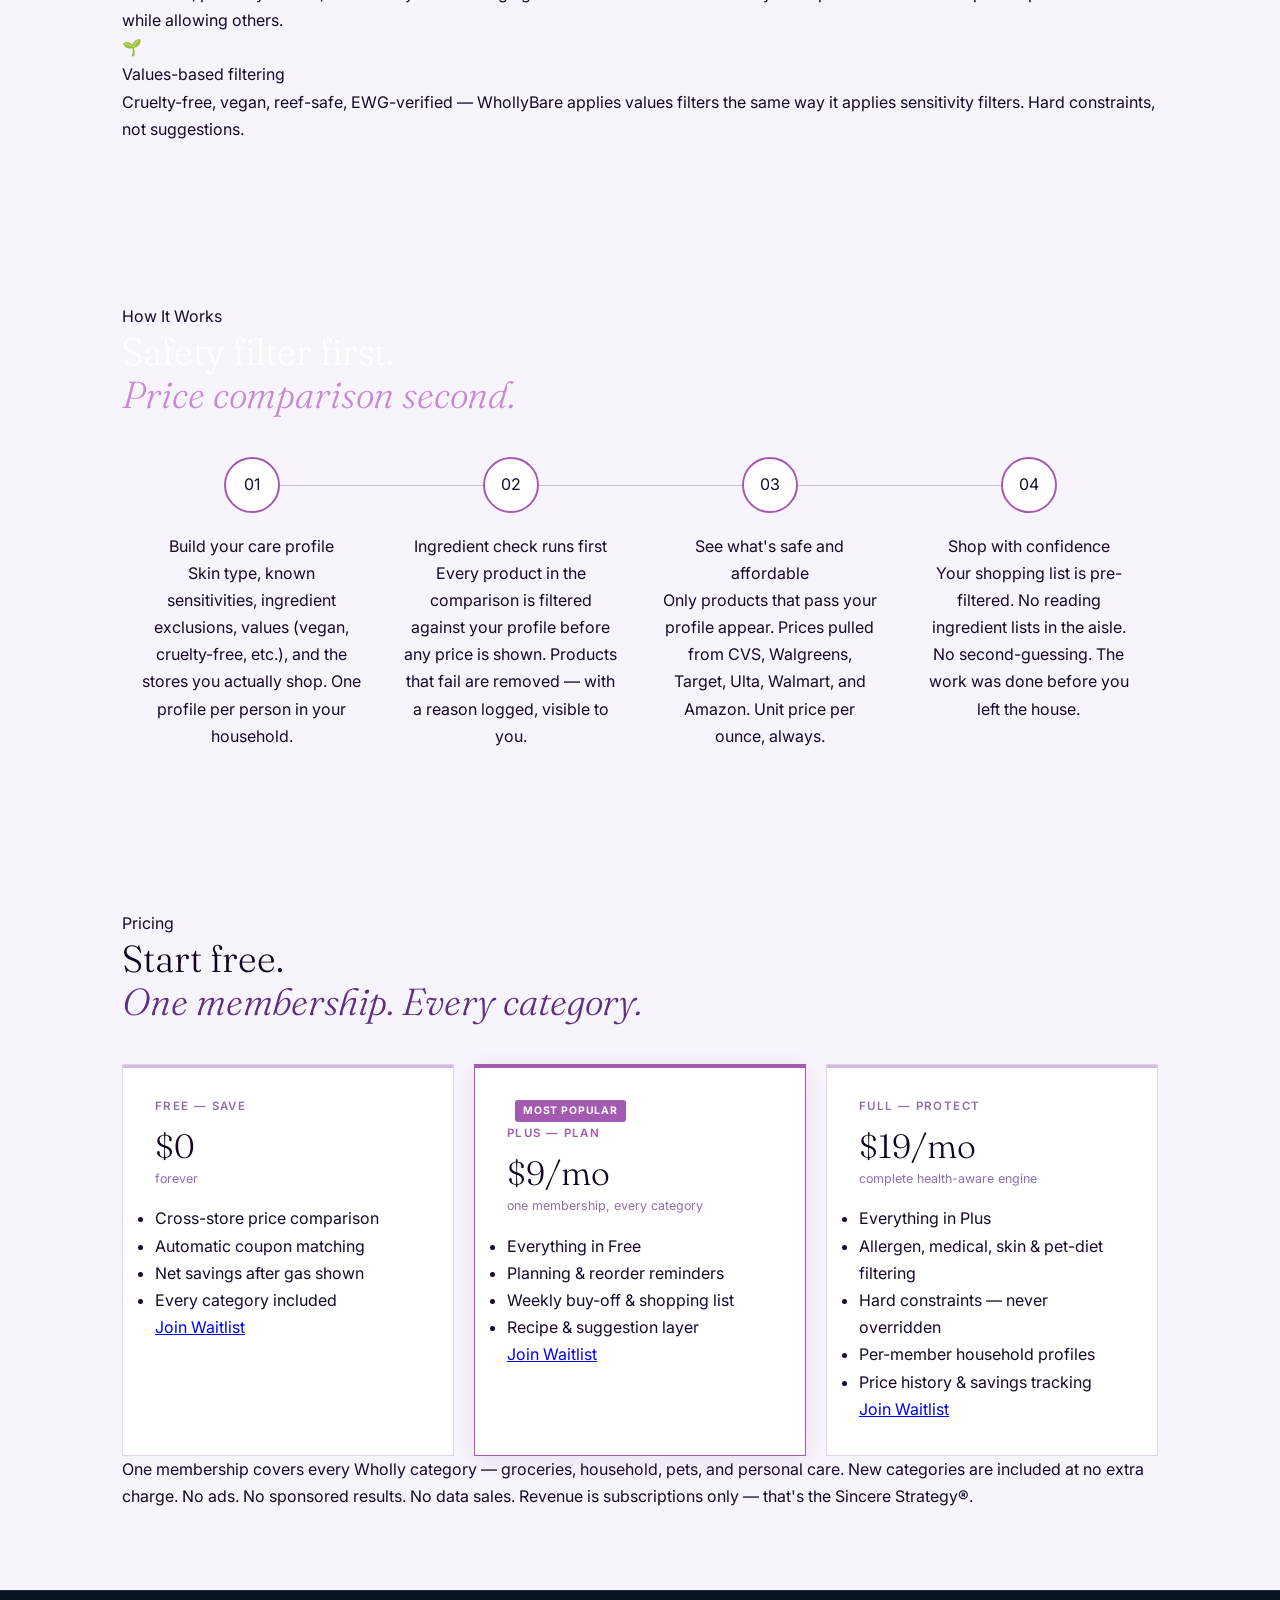
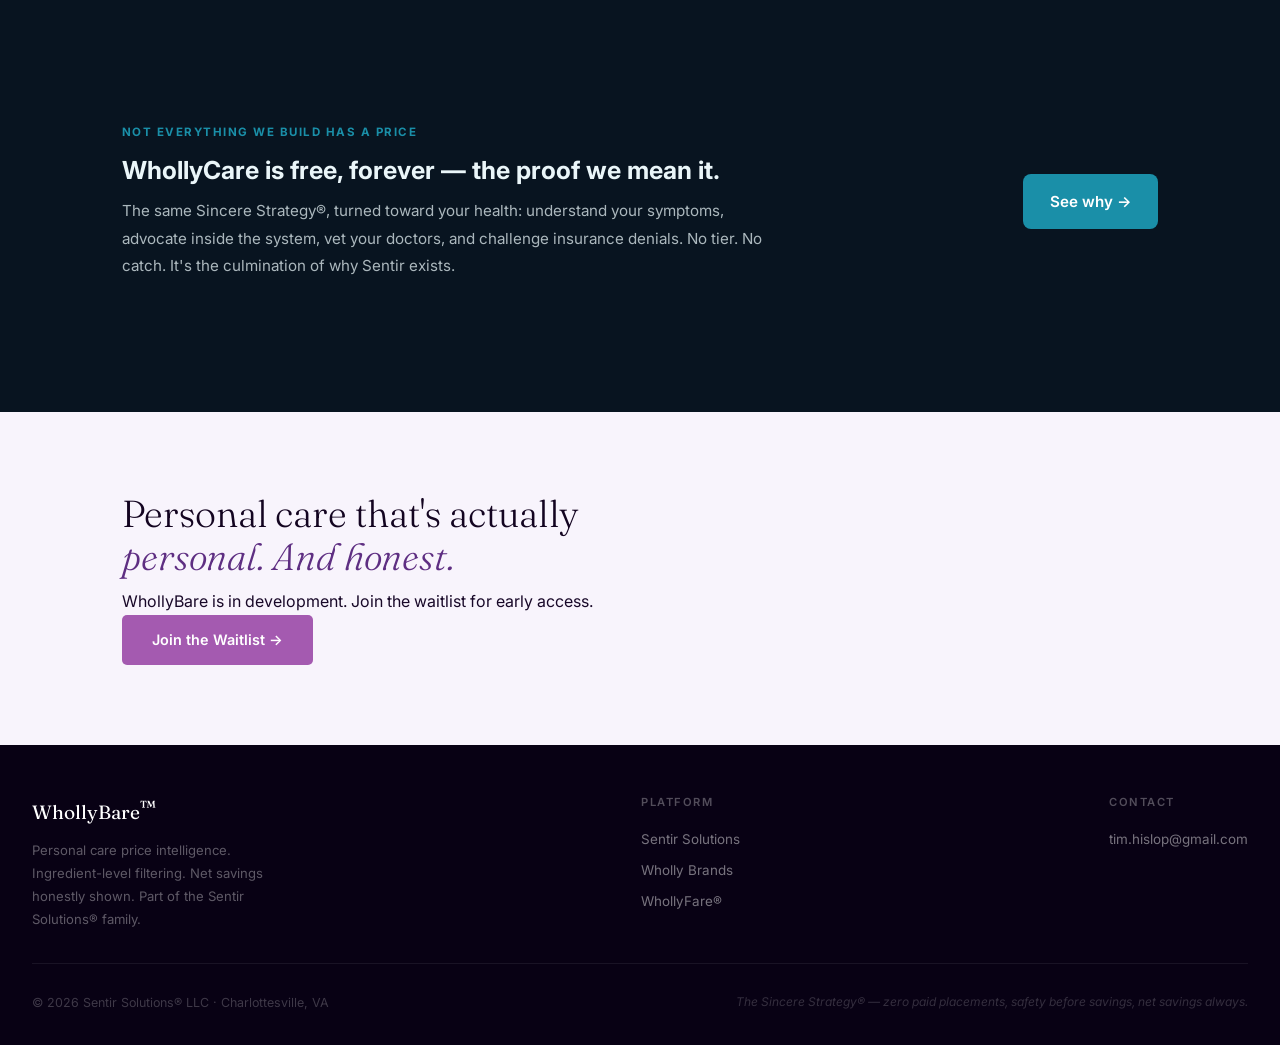
==== commit d0f2bc63: "Add WhollyCare free strip + standout 'Proof' block; stands apart from paid four" ====
--- a/whollybare/index.html
+++ b/whollybare/index.html
@@ -439,6 +439,19 @@
   </div>
 </section>
 
+<!-- WHOLLYCARE FREE STRIP (stands apart from the paid tiers) -->
+<section style="background:#081420;border-top:1px solid rgba(26,143,168,0.28);">
+  <div style="max-width:var(--max);margin:0 auto;padding:3.25rem 2rem;display:flex;flex-wrap:wrap;gap:1.75rem;align-items:center;justify-content:space-between;">
+    <div style="flex:1;min-width:300px;">
+      <div style="font-size:0.72rem;font-weight:700;letter-spacing:0.13em;text-transform:uppercase;color:#1A8FA8;margin-bottom:0.7rem;">Not everything we build has a price</div>
+      <h3 style="font-size:1.55rem;color:#EAF6F9;margin:0 0 0.7rem;font-weight:700;line-height:1.3;">WhollyCare is free, forever &mdash; the proof we mean it.</h3>
+      <p style="font-size:0.95rem;color:rgba(234,246,249,0.72);line-height:1.8;max-width:640px;margin:0;">The same Sincere Strategy&reg;, turned toward your health: understand your symptoms, advocate inside the system, vet your doctors, and challenge insurance denials. No tier. No catch. It's the culmination of why Sentir exists.</p>
+    </div>
+    <a href="../whollycare/" target="_blank" rel="noopener" style="flex-shrink:0;background:#1A8FA8;color:#fff;font-weight:600;font-size:0.95rem;padding:0.9rem 1.7rem;border-radius:8px;text-decoration:none;white-space:nowrap;">See why &rarr;</a>
+  </div>
+</section>
+
+
 <!-- CTA -->
 <section class="cta-section">
   <div class="container">
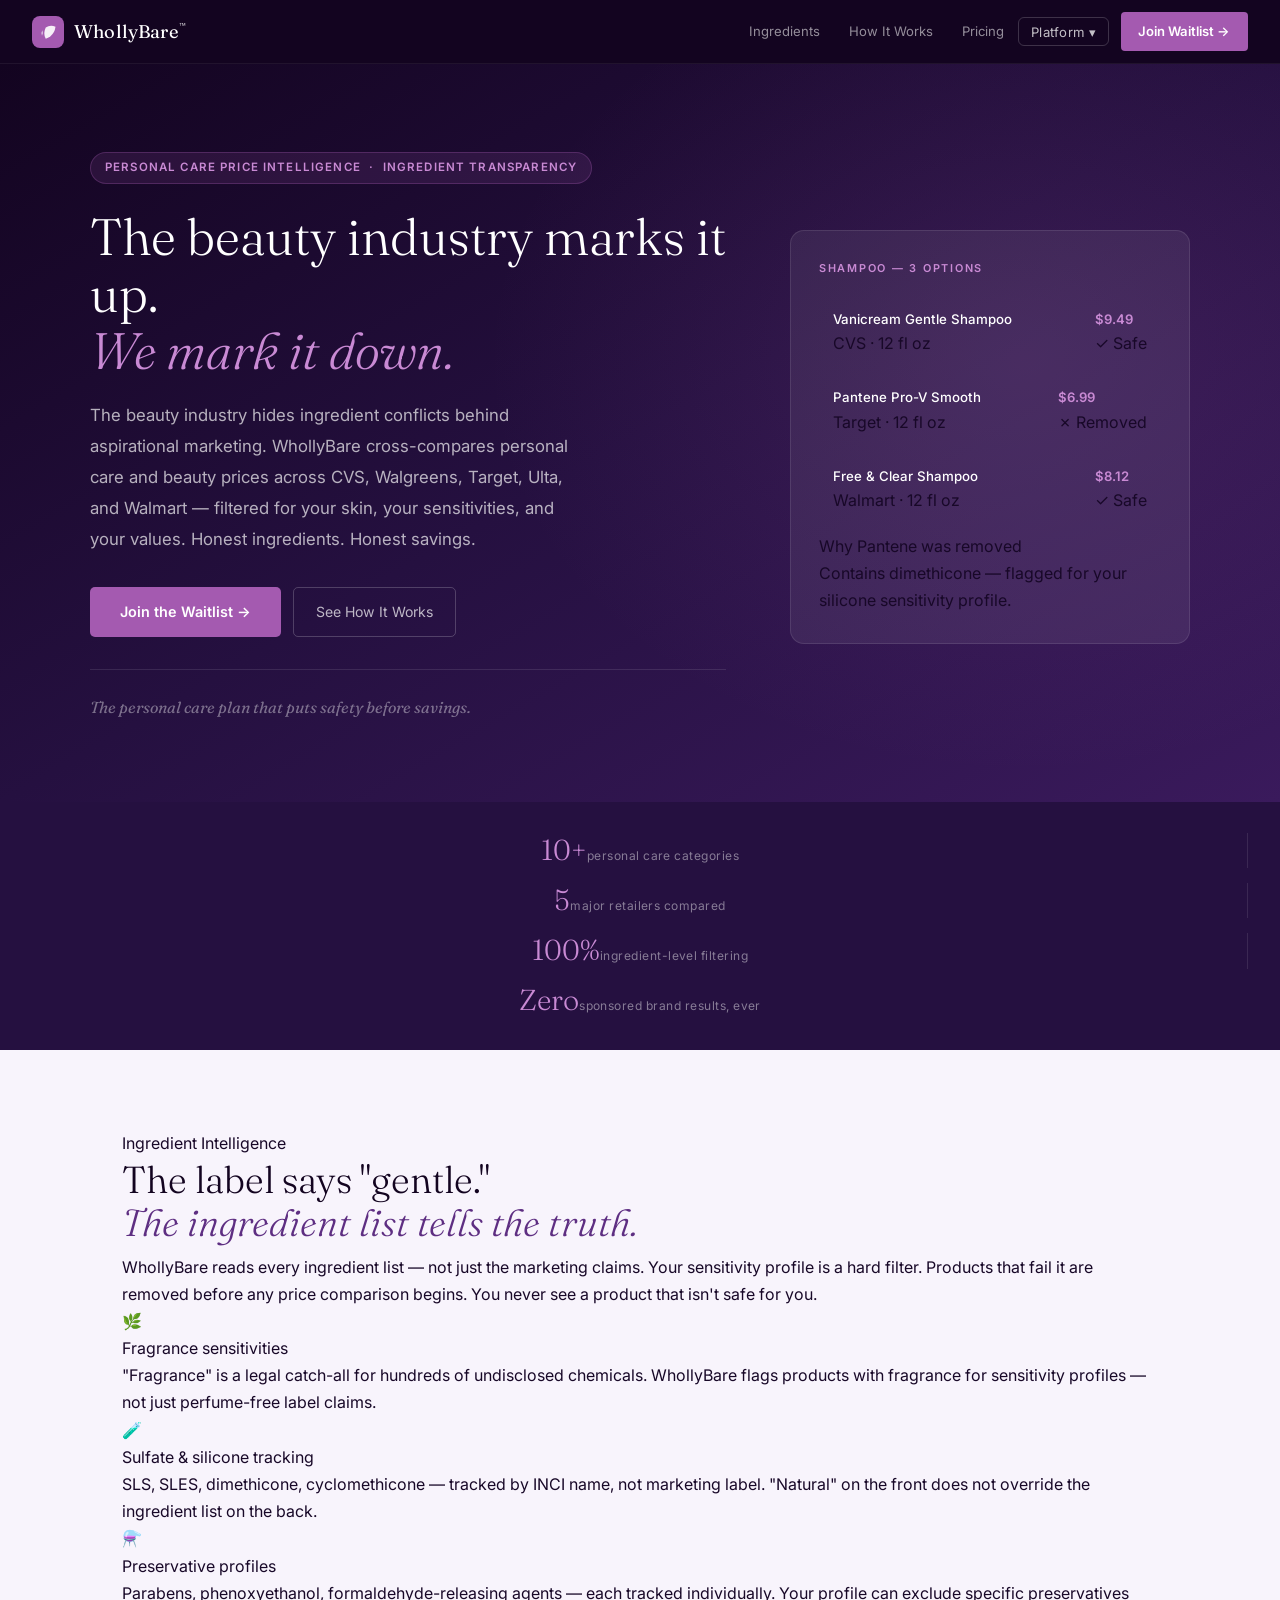
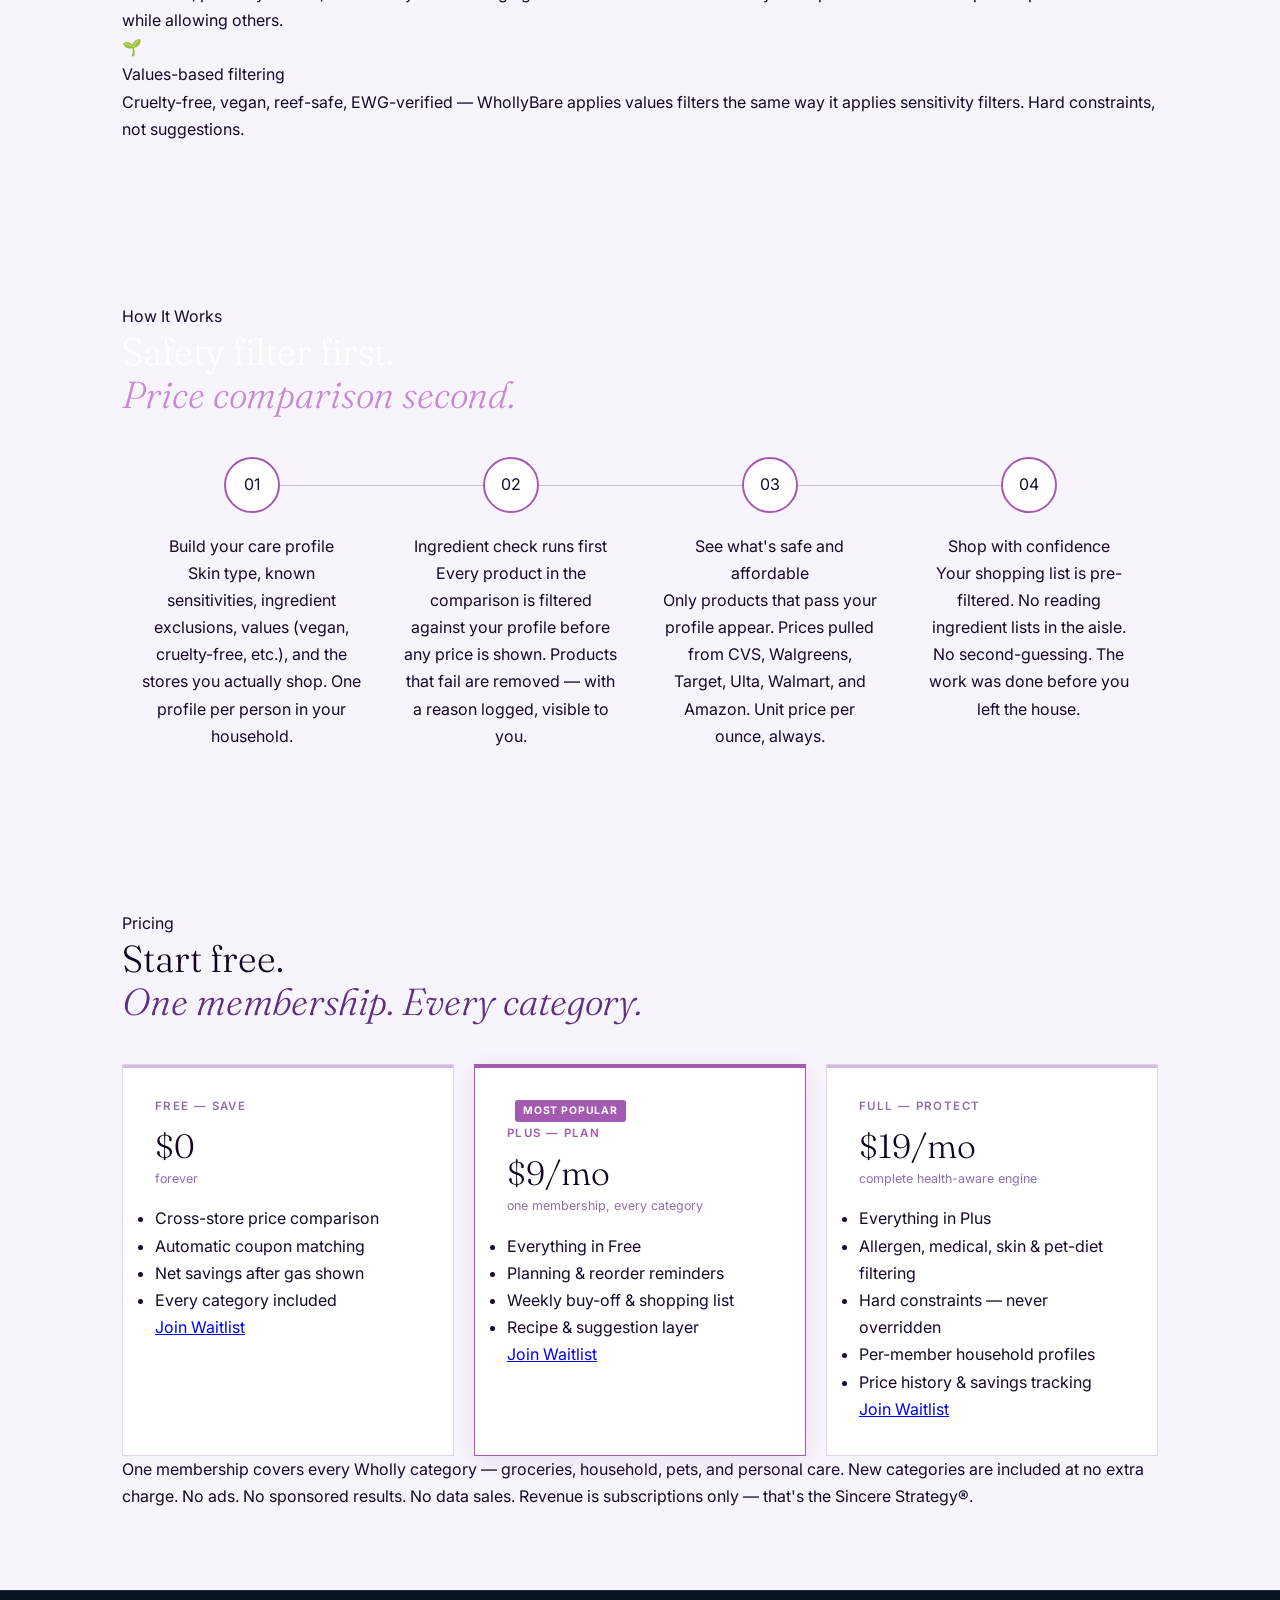
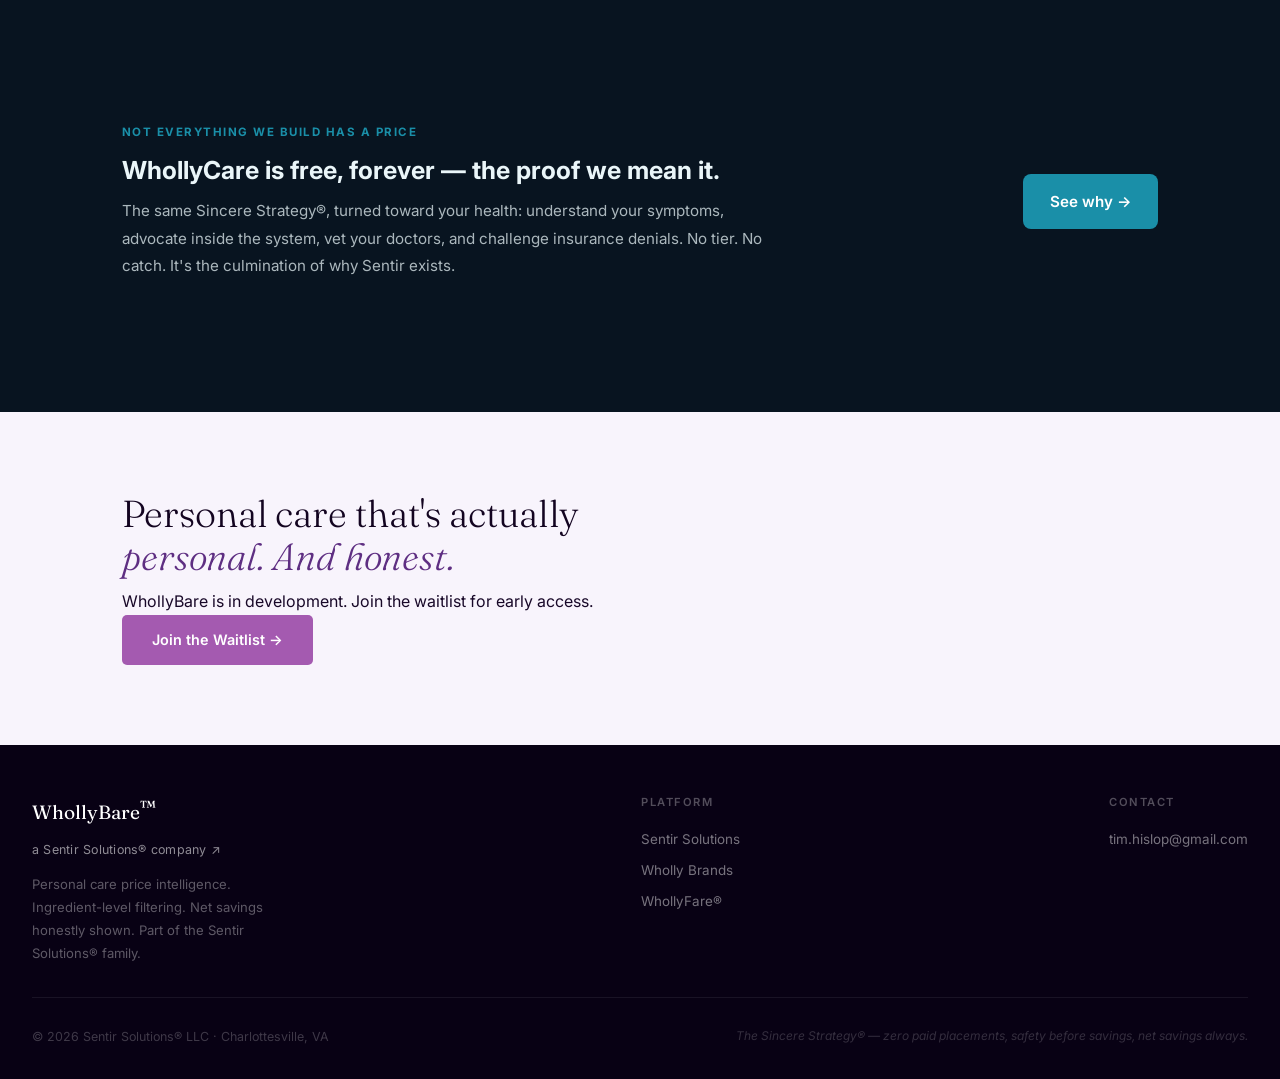
==== commit 7d7f37e8: "Add 'a Sentir Solutions company' linked attribution to all Wholly brand pages" ====
--- a/whollybare/index.html
+++ b/whollybare/index.html
@@ -466,6 +466,7 @@
   <div class="footer-top">
     <div class="footer-brand">
       <div class="footer-wordmark">WhollyBare<sup>™</sup></div>
+      <a href="../" style="display:block;font-size:0.78rem;color:rgba(255,255,255,0.55);text-decoration:none;margin-bottom:0.8rem;letter-spacing:0.02em;">a Sentir Solutions® company ↗</a>
       <p>Personal care price intelligence. Ingredient-level filtering. Net savings honestly shown. Part of the Sentir Solutions® family.</p>
     </div>
     <div class="footer-col">
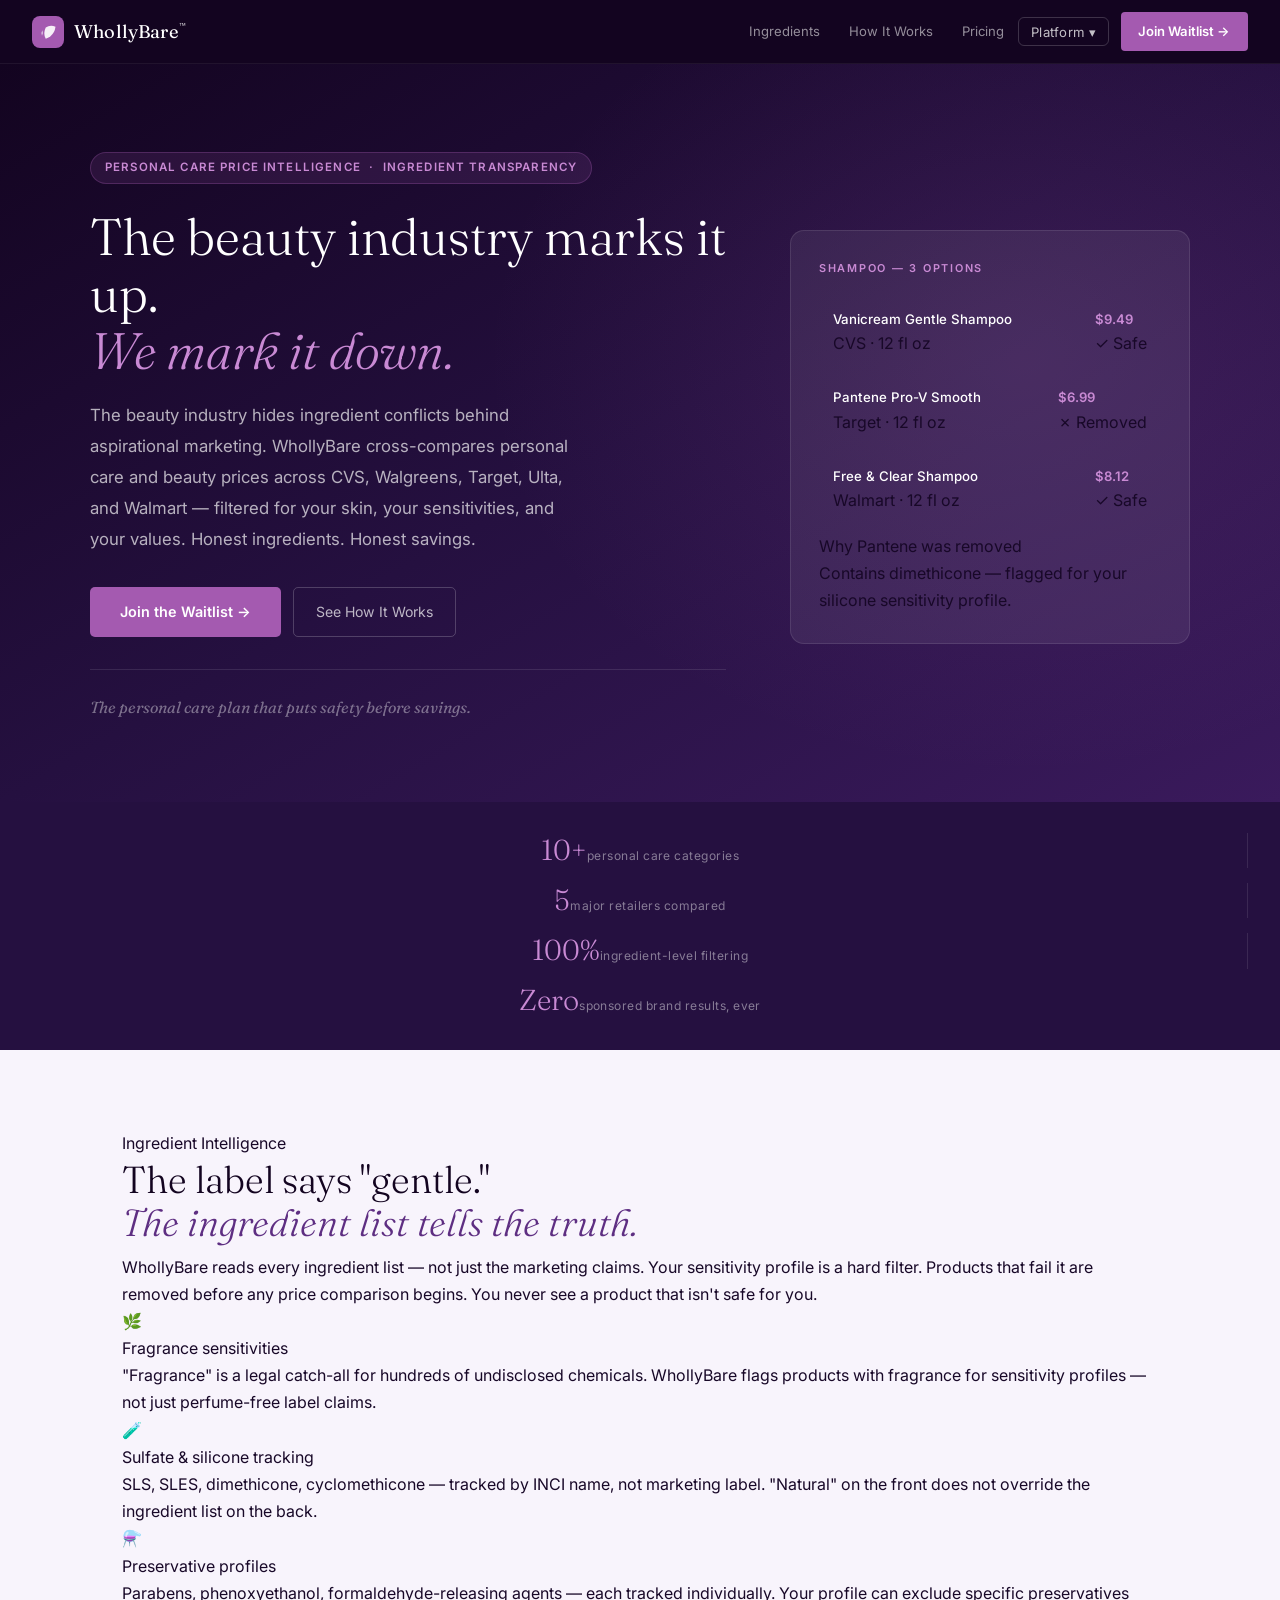
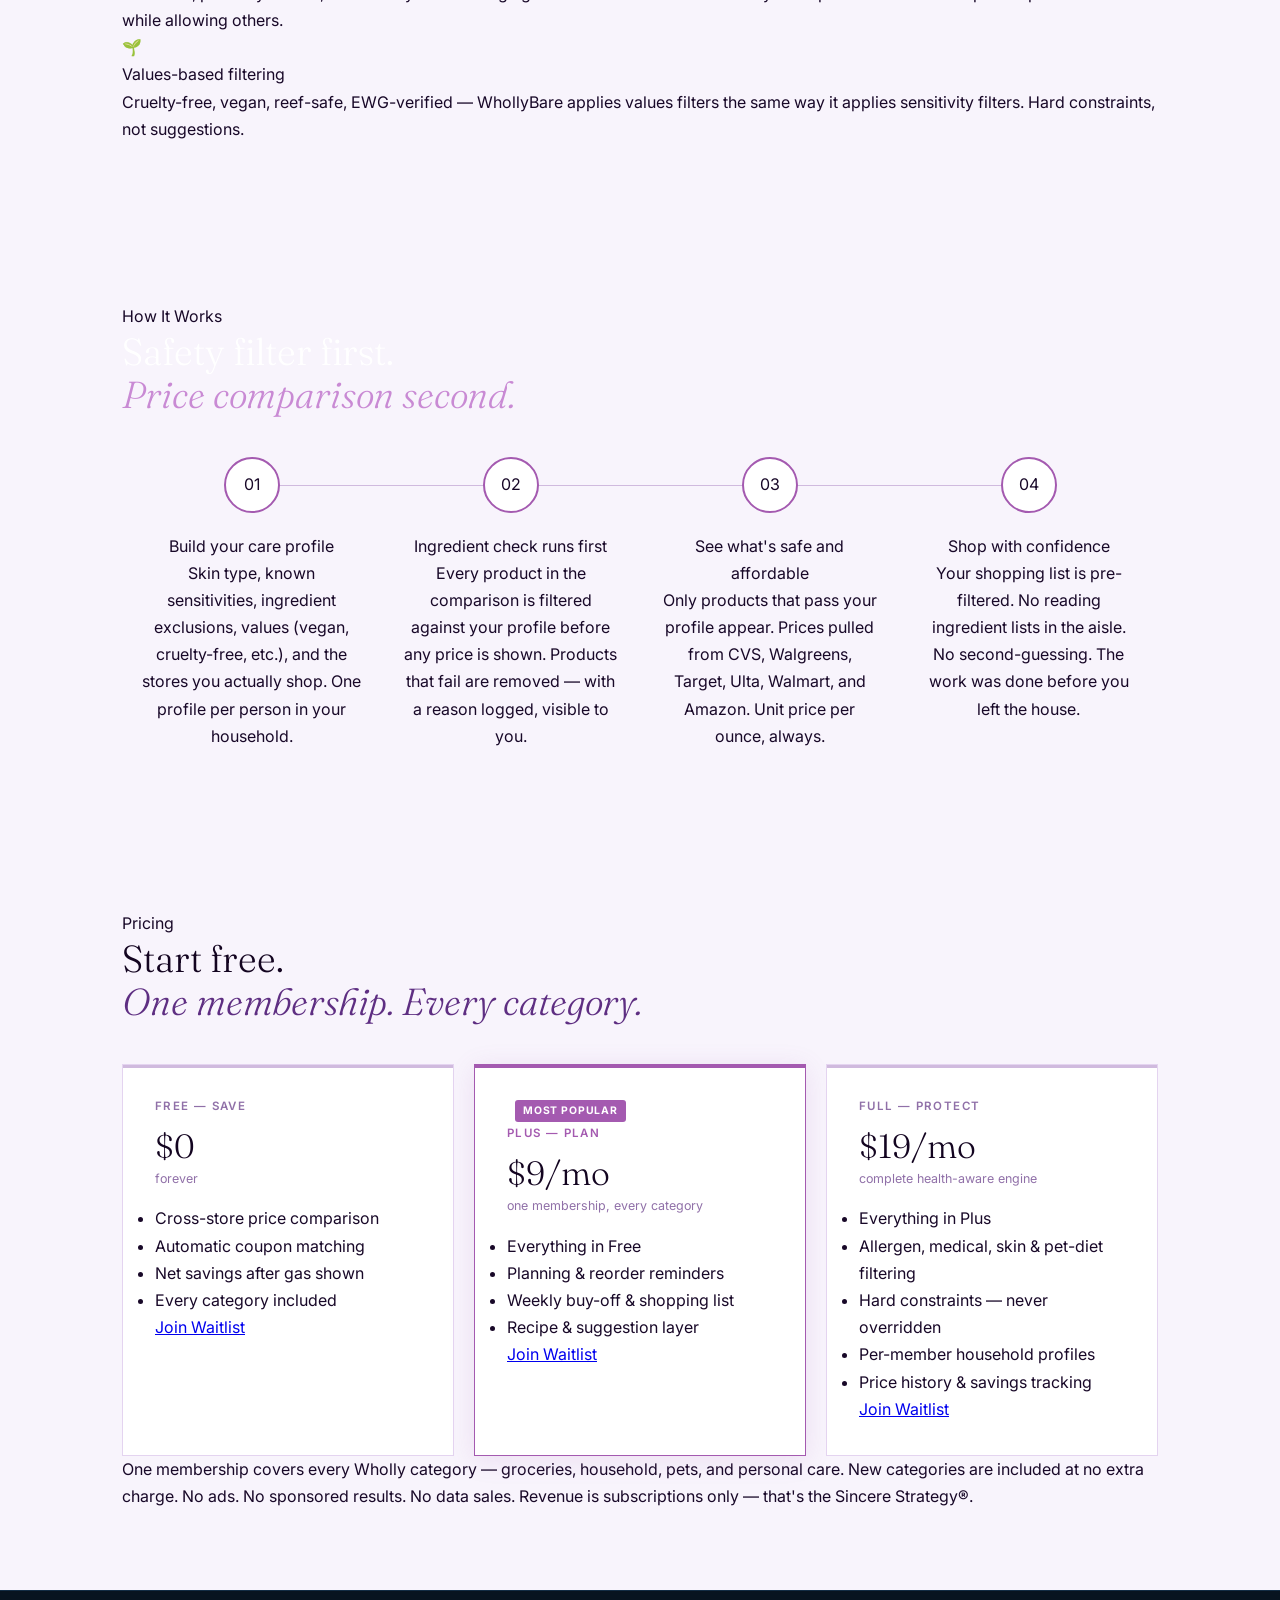
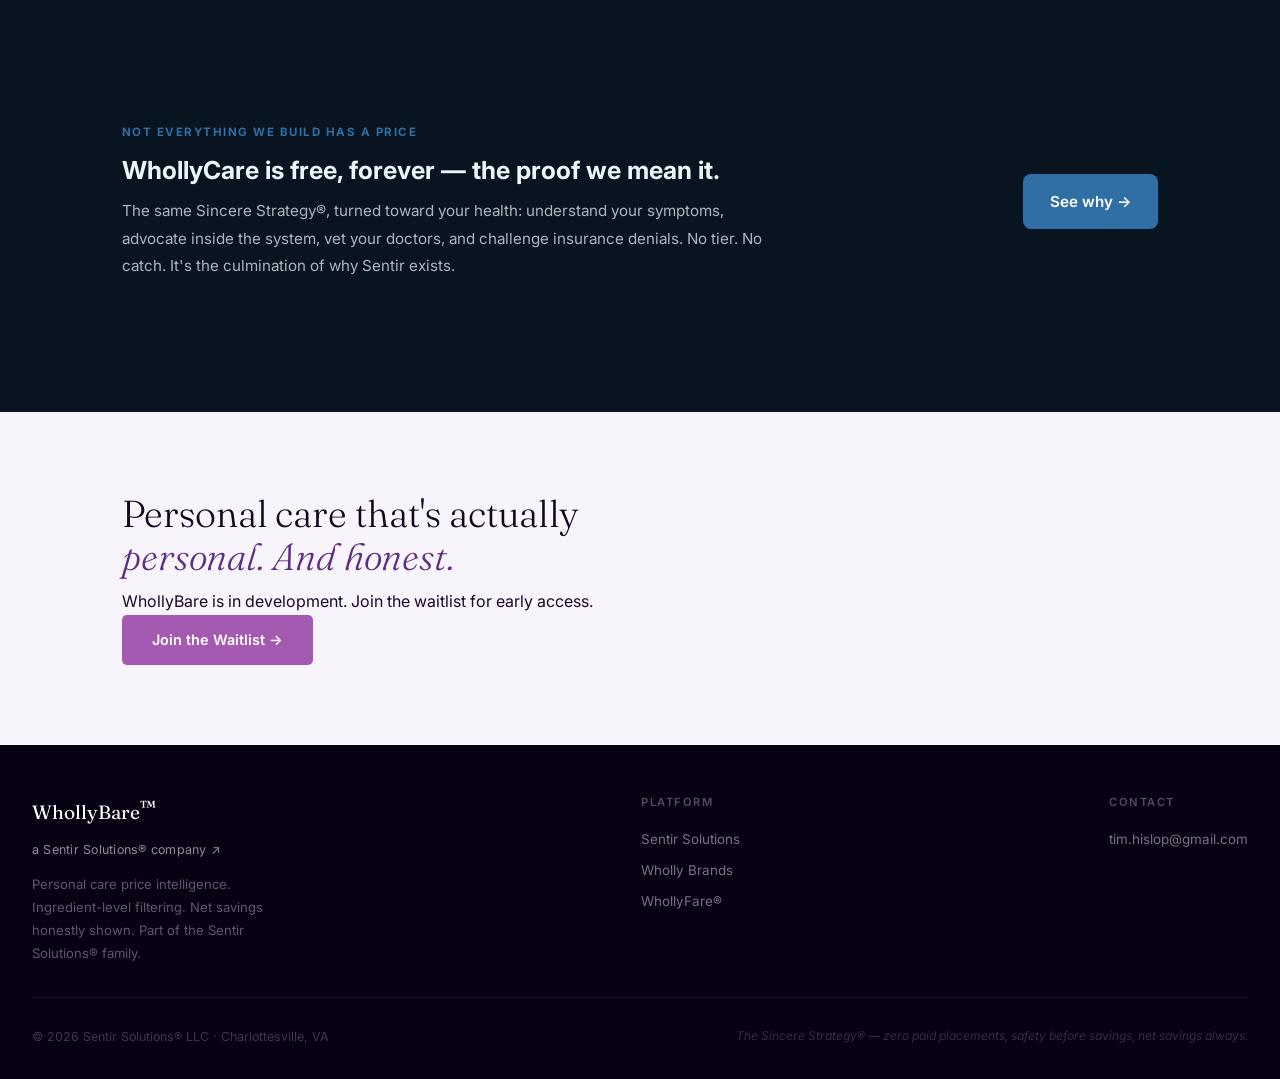
==== commit f2b03388: "Recolor WhollyCare to calm blue (#2F6FA5) across all pages; WhollyBare keeps plum" ====
--- a/whollybare/index.html
+++ b/whollybare/index.html
@@ -440,14 +440,14 @@
 </section>
 
 <!-- WHOLLYCARE FREE STRIP (stands apart from the paid tiers) -->
-<section style="background:#081420;border-top:1px solid rgba(26,143,168,0.28);">
+<section style="background:#081420;border-top:1px solid rgba(47,111,165,0.28);">
   <div style="max-width:var(--max);margin:0 auto;padding:3.25rem 2rem;display:flex;flex-wrap:wrap;gap:1.75rem;align-items:center;justify-content:space-between;">
     <div style="flex:1;min-width:300px;">
-      <div style="font-size:0.72rem;font-weight:700;letter-spacing:0.13em;text-transform:uppercase;color:#1A8FA8;margin-bottom:0.7rem;">Not everything we build has a price</div>
+      <div style="font-size:0.72rem;font-weight:700;letter-spacing:0.13em;text-transform:uppercase;color:#2F6FA5;margin-bottom:0.7rem;">Not everything we build has a price</div>
       <h3 style="font-size:1.55rem;color:#EAF6F9;margin:0 0 0.7rem;font-weight:700;line-height:1.3;">WhollyCare is free, forever &mdash; the proof we mean it.</h3>
       <p style="font-size:0.95rem;color:rgba(234,246,249,0.72);line-height:1.8;max-width:640px;margin:0;">The same Sincere Strategy&reg;, turned toward your health: understand your symptoms, advocate inside the system, vet your doctors, and challenge insurance denials. No tier. No catch. It's the culmination of why Sentir exists.</p>
     </div>
-    <a href="../whollycare/" target="_blank" rel="noopener" style="flex-shrink:0;background:#1A8FA8;color:#fff;font-weight:600;font-size:0.95rem;padding:0.9rem 1.7rem;border-radius:8px;text-decoration:none;white-space:nowrap;">See why &rarr;</a>
+    <a href="../whollycare/" target="_blank" rel="noopener" style="flex-shrink:0;background:#2F6FA5;color:#fff;font-weight:600;font-size:0.95rem;padding:0.9rem 1.7rem;border-radius:8px;text-decoration:none;white-space:nowrap;">See why &rarr;</a>
   </div>
 </section>
 
